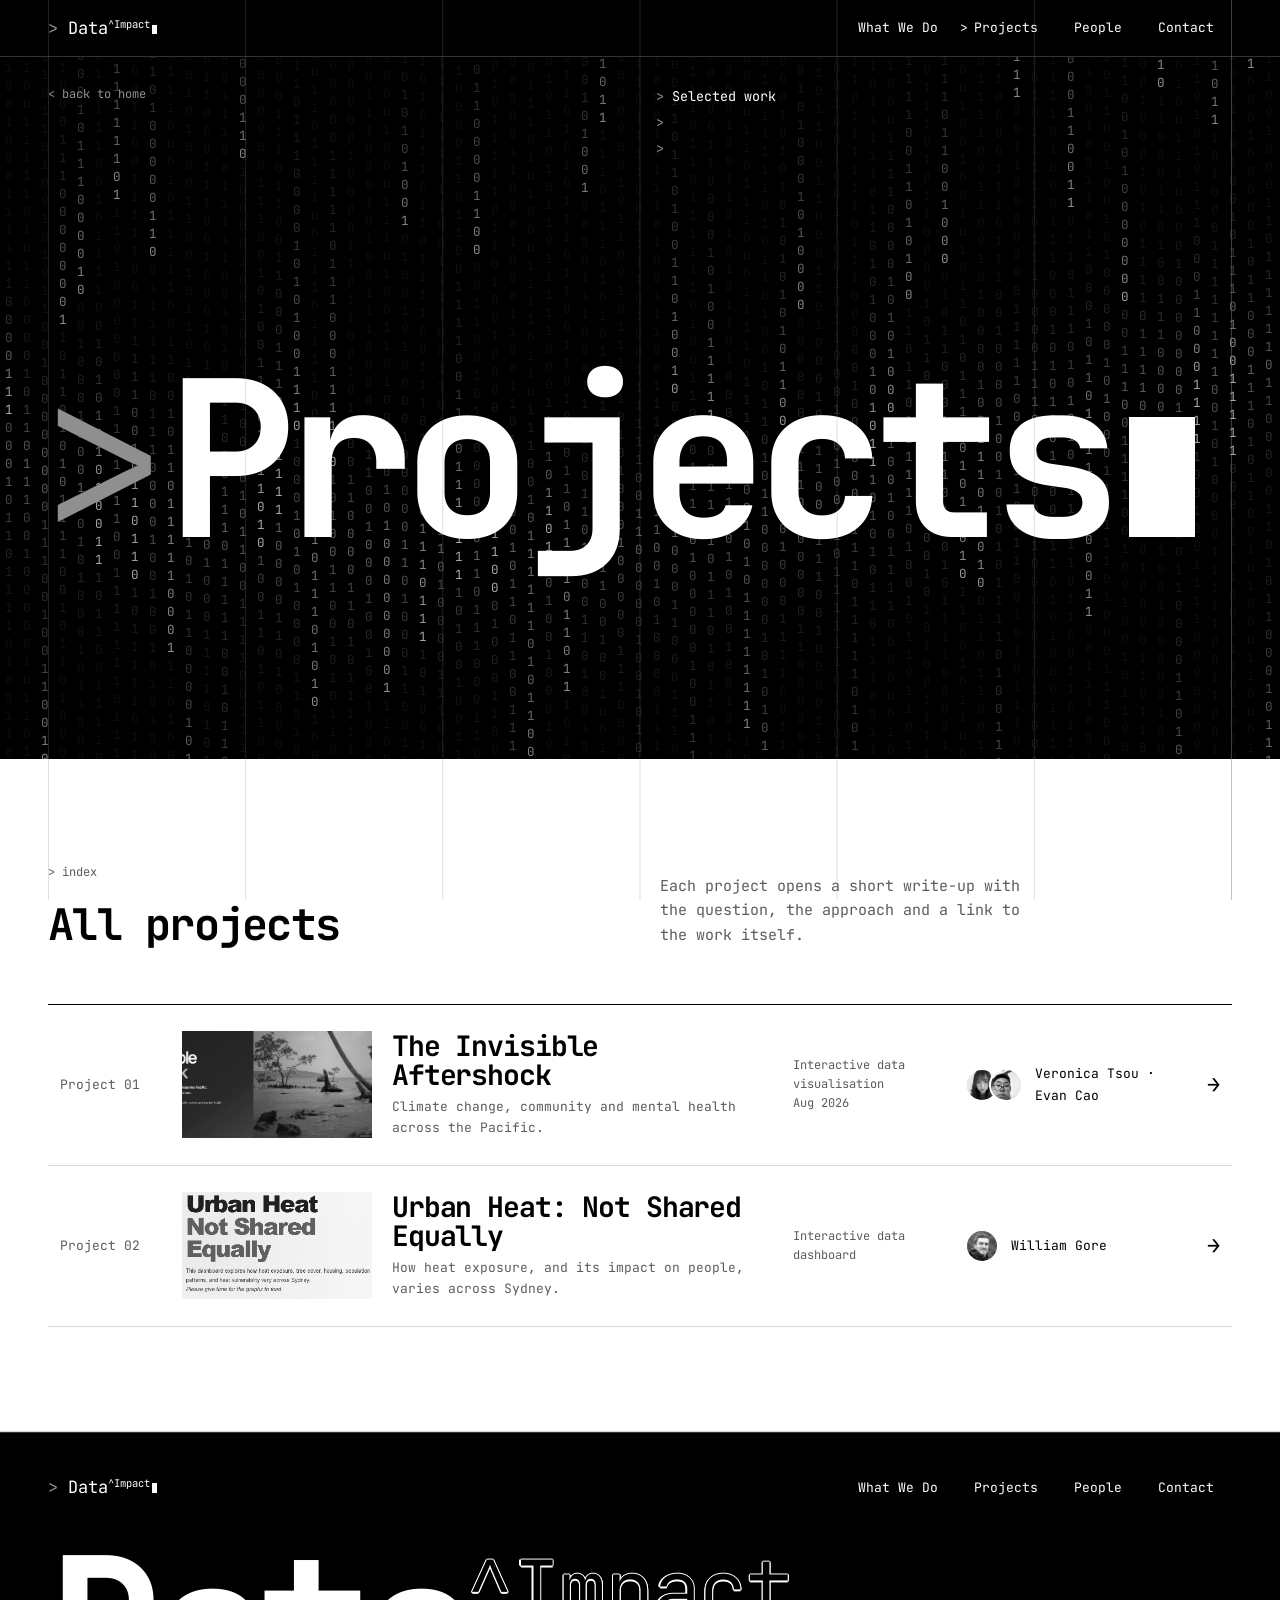
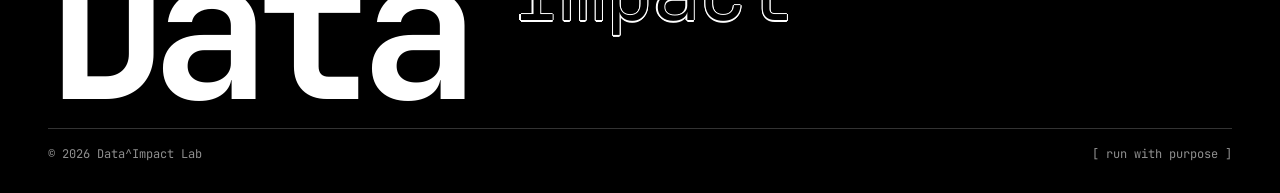
==== projects/index.html @ 8d125307 "Projects index: new Urban Heat thumbnail" ====
<!doctype html>
<html lang="en">
<head>
<meta charset="utf-8">
<meta name="viewport" content="width=device-width,initial-scale=1">
<title>Projects — Data^Impact</title>
<meta name="description" content="Selected work from the Data^Impact Lab.">
<meta name="theme-color" content="#000000">
<meta property="og:type" content="website">
<meta property="og:title" content="Projects — Data^Impact">
<meta property="og:description" content="Selected work from the Data^Impact Lab.">
<link rel="icon" type="image/svg+xml" href="data:image/svg+xml,%3Csvg xmlns='http://www.w3.org/2000/svg' viewBox='0 0 32 32'%3E%3Crect width='32' height='32' fill='%23000'/%3E%3Cpath d='M8 10L15 16L8 22' fill='none' stroke='%23fff' stroke-width='2.6'/%3E%3Crect x='18' y='19' width='6' height='3.5' fill='%23fff'/%3E%3C/svg%3E">
<link rel="preconnect" href="https://fonts.googleapis.com">
<link rel="preconnect" href="https://fonts.gstatic.com" crossorigin>
<link href="https://fonts.googleapis.com/css2?family=JetBrains+Mono:wght@300;400;700&display=swap" rel="stylesheet">
<script>document.documentElement.classList.add('js')</script>
<link rel="stylesheet" href="/assets/site.css?v=4">
</head>
<body>
<a class="skip-link" href="#main">Skip to content</a>
<div class="grid-lines" aria-hidden="true"></div>

<header>
  <div class="wrap nav">
    <a href="/" class="brand" aria-label="Data Impact home"><span class="prompt">&gt;</span> Data<sup>^Impact</sup><span class="cursor"></span></a>
    <button class="mobile-toggle" aria-expanded="false" aria-controls="navigation">Menu</button>
    <nav id="navigation" aria-label="Main navigation">
      <a href="/#what-we-do">What We Do</a>
      <a href="/projects/" aria-current="page">Projects</a>
      <a href="/#people">People</a>
      <a href="/#contact">Contact</a>
    </nav>
  </div>
</header>

<main id="main">
  <div class="hero hero-page" id="home">
    <canvas id="data-field" aria-hidden="true"></canvas>
    <div class="wrap hero-top">
      <p class="label"><a href="/">&lt; back to home</a></p>
      <ul class="term-lines" aria-label="Selected work from the Data^Impact Lab.">
        <li data-type>Selected work from the Data^Impact Lab.</li>
        <li data-type>Question. Approach. Impact.</li>
        <li data-type>02 projects published.</li>
      </ul>
    </div>
    <h1 class="wrap wordmark" aria-label="Projects">
      <span class="wm-data" aria-hidden="true" data-decode><span class="prompt">&gt;</span>Projects<span class="cursor blink"></span></span>
    </h1>
  </div>

  <div class="light">
  <section class="plist-section">
    <div class="wrap">
      <div class="head" data-reveal>
        <div class="head-title"><p class="label">index</p>
        <h2>All projects</h2></div>
        <p>Each project opens a short write-up with the question, the approach and a link to the work itself.</p>
      </div>
      <ol class="plist" data-reveal>
        <li>
          <a class="plist-row" href="/projects/invisible-aftershock/">
            <span class="plist-no">01</span>
            <span class="plist-thumb" aria-hidden="true"><img src="/assets/projects/invisible-aftershock.webp" alt="" width="1459" height="554" loading="lazy"></span>
            <span class="plist-main"><span class="plist-title">The Invisible Aftershock</span><span class="plist-lead">Climate change, community and mental health across the Pacific.</span></span>
            <span class="plist-type">Interactive data visualisation<br>Aug 2026</span>
            <span class="authors"><span class="avatars-stack" aria-hidden="true"><span class="avatar" title="Veronica Tsou"><img src="/assets/people/veronica.webp" alt="" width="360" height="360"></span><span class="avatar" title="Evan Cao"><img src="/assets/people/evan.webp" alt="" width="360" height="360"></span></span><span class="author-names">Veronica Tsou · Evan Cao</span></span>
            <span class="plist-arrow" aria-hidden="true">→</span>
          </a>
        </li>
        <li>
          <a class="plist-row" href="/projects/urban-heat/">
            <span class="plist-no">02</span>
            <span class="plist-thumb" aria-hidden="true"><img src="/assets/projects/urban-heat-v2.webp" alt="" width="729" height="437" loading="lazy"></span>
            <span class="plist-main"><span class="plist-title">Urban Heat: Not Shared Equally</span><span class="plist-lead">How heat exposure, and its impact on people, varies across Sydney.</span></span>
            <span class="plist-type">Interactive data dashboard</span>
            <span class="authors"><span class="avatars-stack" aria-hidden="true"><span class="avatar" title="William Gore"><img src="/assets/people/william.webp" alt="" width="360" height="360"></span></span><span class="author-names">William Gore</span></span>
            <span class="plist-arrow" aria-hidden="true">→</span>
          </a>
        </li>
      </ol>
    </div>
  </section>
  </div>
</main>

<footer>
  <div class="wrap">
    <div class="footer-row">
      <a class="brand" href="/" aria-label="Data Impact home"><span class="prompt">&gt;</span> Data<sup>^Impact</sup><span class="cursor"></span></a>
      <nav aria-label="Footer navigation">
      <a href="/#what-we-do">What We Do</a>
      <a href="/projects/">Projects</a>
      <a href="/#people">People</a>
      <a href="/#contact">Contact</a>
      </nav>
    </div>
    <p class="footer-mark" aria-hidden="true">Data<sup class="outline">^Impact</sup></p>
    <div class="footer-bottom">
      <p>© 2026 Data^Impact Lab</p>
      <p>[ run with purpose ]</p>
    </div>
  </div>
</footer>

<script src="/assets/site.js?v=4"></script>
</body>
</html>
---- assets/site.css ----
/* Data^Impact — black page, oversized monospace, an exposed six-column grid.
   The logo's terminal grammar (>, ^, [ ], block cursor) is the whole visual language. */
:root {
  --bg: #000;
  --ink: #fff;
  --muted: #8f8f8f;          /* 6.6:1 on black */
  --line: rgba(255, 255, 255, .2);
  --paper: #fff;             /* inverted panels */
  --paper-ink: #000;
  --mono: 'JetBrains Mono', 'IBM Plex Mono', ui-monospace, Menlo, Consolas, monospace;
  --gutter: 48px;
  --ease: cubic-bezier(.2, .7, .2, 1);
}
*, *::before, *::after { box-sizing: border-box; }
html { scroll-behavior: smooth; scroll-padding-top: 56px; background: var(--bg); }
body {
  margin: 0; color: var(--ink); background: var(--bg);
  font: 400 15px/1.65 var(--mono);
  -webkit-font-smoothing: antialiased; -moz-osx-font-smoothing: grayscale;
}
a { color: inherit; text-decoration: none; }
a:focus-visible, button:focus-visible { outline: 2px solid currentColor; outline-offset: 3px; }
p, h1, h2, h3, ul { margin: 0; }
h1, h2, h3 { font-weight: 400; }
ul { padding: 0; list-style: none; }
.wrap { width: calc(100% - var(--gutter) * 2); margin: 0 auto; }
.visually-hidden { position: absolute; width: 1px; height: 1px; overflow: hidden; clip: rect(0 0 0 0); white-space: nowrap; }
.skip-link { position: absolute; left: -9999px; top: 10px; z-index: 50; padding: 8px 14px; background: var(--ink); color: var(--bg); }
.skip-link:focus { left: 12px; }

/* The exposed grid: six columns, drawn over everything with difference blending
   so the lines read on black and on the white inverted panels alike */
.grid-lines {
  position: fixed; inset: 0 var(--gutter); z-index: 40; pointer-events: none;
  background: linear-gradient(to right, rgba(255,255,255,.13) 1px, transparent 1px) 0 0 / calc(100% / 6) 100%;
  border-right: 1px solid rgba(255,255,255,.13);
  mix-blend-mode: difference;
}

/* Outlined type: drawn with a ring of white shadows around a black fill. -webkit-text-stroke traces
   every contour of the variable font, so overlapping contours left gaps (open letter bottoms on Windows). */
/* A tiny static subset of JetBrains Mono Light (only ^Impact) with overlapping contours merged,
   so the outline has no seams where strokes meet on Windows */
@font-face { font-family: 'DI Outline'; font-weight: 300; font-style: normal; font-display: block;
  src: url([data-uri]) format('woff2'); }
.outline {
  font-family: 'DI Outline', var(--mono);
  color: var(--bg);
  text-shadow:
    1.2px 0 var(--ink), -1.2px 0 var(--ink), 0 1.2px var(--ink), 0 -1.2px var(--ink),
    .85px .85px var(--ink), -.85px .85px var(--ink), .85px -.85px var(--ink), -.85px -.85px var(--ink);
}

/* Logo pieces */
.prompt { color: var(--muted); }
.cursor { display: inline-block; width: .5ch; height: .55em; background: currentColor; vertical-align: baseline; margin-left: .15ch; }
@keyframes blink { 50% { opacity: 0; } }
.blink { animation: blink 1.1s steps(1) infinite; }
.brand { font-size: 17px; white-space: nowrap; }
.brand sup { font-size: .62em; vertical-align: .55em; line-height: 0; }

/* Header */
header {
  position: sticky; top: 0; z-index: 30;
  background: rgba(0, 0, 0, .86); backdrop-filter: blur(10px); -webkit-backdrop-filter: blur(10px);
  border-bottom: 1px solid var(--line);
}
.nav { display: flex; align-items: center; justify-content: space-between; height: 56px; }
nav { display: flex; gap: 0; font-size: 13px; }
nav a { position: relative; padding: 4px 18px; }
nav a::before { content: '>'; position: absolute; left: 4px; opacity: 0; transition: opacity .15s; }
nav a:hover::before, nav a:focus-visible::before { opacity: 1; }
.mobile-toggle { display: none; height: 36px; padding: 0 12px; background: none; color: var(--ink); border: 1px solid var(--ink); font: 13px var(--mono); cursor: pointer; }

/* Brackets for every command */
.button { display: inline-flex; align-items: center; height: 48px; padding: 0 16px; font-size: 14px; border: 1px solid var(--ink); transition: background .15s, color .15s; }
.button::before { content: '[\00a0'; }
.button::after { content: '\00a0]'; }
.button.solid, .button:hover { background: var(--ink); color: var(--bg); }
.button.solid:hover { background: transparent; color: var(--ink); }

/* HERO — the wordmark is the layout */
.hero { position: relative; overflow: hidden; isolation: isolate; min-height: calc(100svh - 56px); display: flex; flex-direction: column; }
.hero canvas { position: absolute; inset: 0; z-index: -1; width: 100%; height: 100%; }
.hero-top, .hero-base { display: grid; grid-template-columns: repeat(6, 1fr); }
.hero-top { padding-top: 28px; }
.hero-top .label { grid-column: 1 / 3; font-size: 12px; color: var(--muted); padding-right: 16px; }
.term-lines { grid-column: 4 / 7; display: grid; gap: 4px; font-size: clamp(13px, 1.05vw, 16px); padding-left: 16px; }
.term-lines li { min-height: 1.65em; padding-left: 2ch; text-indent: -2ch; }
.term-lines li::before { content: '> '; color: var(--muted); }
.wordmark { flex: 1; display: flex; flex-direction: column; justify-content: center; padding: 3vh 0; line-height: .82; white-space: nowrap; }
.wm-data { font-weight: 700; font-size: min(25vw, 40svh); letter-spacing: -.06em; margin-left: -.04em; }
.wm-data .prompt { font-weight: 300; letter-spacing: -.1em; margin-right: .08em; }
.wm-impact {
  align-self: flex-end; margin-top: -.08em;
  font-weight: 300; font-size: min(13.6vw, 22svh); letter-spacing: -.04em;
}
.wm-impact .caret { color: var(--ink); text-shadow: none; }
.wm-impact .cursor { background: var(--ink); width: .45ch; height: .62em; }
.hero-base { border-top: 1px solid var(--ink); padding: 18px 0 28px; align-items: start; background: var(--bg); box-shadow: 0 0 0 var(--gutter) var(--bg); clip-path: inset(0 calc(var(--gutter) * -1) -100vh); }
.hero-base .lab { grid-column: 1 / 3; font-size: 14px; }
.hero-base .intro { grid-column: 3 / 5; color: var(--muted); font-size: 13px; padding: 0 16px; max-width: 46ch; }
.hero-base .actions { grid-column: 5 / 7; display: flex; flex-wrap: wrap; gap: 10px; justify-content: flex-end; }
.hero-base .tag { display: block; color: var(--muted); font-size: 12px; margin-top: 6px; }

/* Capability row: four equal columns on the grid */
.capabilities ul { display: grid; grid-template-columns: repeat(4, 1fr); }
.capabilities li { padding: 28px 20px 30px; border-right: 1px solid var(--line); }
.capabilities li:last-child { border-right: 0; }
.capabilities strong { display: block; font-size: 16px; font-weight: 700; }
.capabilities strong::before { content: '> '; font-weight: 400; color: var(--muted); }
.capabilities span { font-size: 13px; color: var(--muted); padding-left: 2ch; }
.capabilities { border-bottom: 1px solid var(--line); }

/* Sections: one consistent header pattern — title left, summary right */
section { padding: 104px 0; border-bottom: 1px solid var(--line); }
.head { display: grid; grid-template-columns: repeat(6, 1fr); column-gap: 0; align-items: end; margin-bottom: 56px; }
.head-title { grid-column: 1 / 4; padding-right: 32px; }
.head .label { font-size: 12px; color: var(--muted); margin-bottom: 18px; }
.head .label::before { content: '> '; }
.head h2 { font-size: clamp(32px, 3.4vw, 52px); line-height: 1.08; letter-spacing: -.04em; font-weight: 700; }
.head > p { grid-column: 4 / 7; color: var(--muted); max-width: 46ch; padding-left: 20px; }

/* What we do: four cells that invert on hover */
.services { display: grid; grid-template-columns: repeat(4, 1fr); border-top: 1px solid var(--ink); border-bottom: 1px solid var(--line); }
.service { display: flex; flex-direction: column; min-height: 320px; padding: 28px 20px 32px; border-right: 1px solid var(--line); transition: background .2s, color .2s; }
.service:last-child { border-right: 0; }
.service:hover { background: var(--paper); color: var(--paper-ink); }
.service:hover p { color: inherit; opacity: .7; }
.service svg { width: 56px; height: 56px; fill: none; stroke: currentColor; stroke-width: 1; stroke-linecap: square; margin-bottom: auto; }
.service h3 { font-size: 19px; line-height: 1.25; letter-spacing: -.02em; font-weight: 700; margin: 40px 0 10px; }
.service p { color: var(--muted); font-size: 13px; }

/* How we work: four steps along a single rule, numbered because they are a sequence */
.steps { display: grid; grid-template-columns: repeat(4, 1fr); margin: 0; padding: 0; list-style: none; border-top: 1px solid var(--ink); counter-reset: none; }
.steps li { position: relative; padding: 28px 20px 8px; border-right: 1px solid var(--line); }
.steps li:last-child { border-right: 0; }
.steps li::before { content: ''; position: absolute; top: -5px; left: 20px; width: 9px; height: 9px; background: var(--ink); }
.steps .n { display: block; font-size: 12px; color: var(--muted); margin-bottom: 36px; }
.steps h3 { font-size: clamp(28px, 2.6vw, 40px); font-weight: 700; letter-spacing: -.04em; line-height: 1; margin-bottom: 14px; }
.steps li:last-child h3::before { content: '^'; font-weight: 300; }
.steps p { color: var(--muted); font-size: 13px; max-width: 32ch; }

/* Projects: an inverted white sheet with a black terminal inset */
/* Projects: numbered entries like a portfolio index — title bar, cover, then text beside a fact sheet.
   Each entry links to the live work. */
.projects { display: grid; gap: 72px; }
.project { border-top: 1px solid var(--ink); }
.project-head { display: grid; grid-template-columns: 1fr 5fr auto; align-items: center; gap: 0 20px; padding: 22px 0; }
.project-no { font-size: 14px; color: var(--muted); }
.project-no::before { content: 'Project '; }
.project-head h3 { font-size: clamp(30px, 3.6vw, 56px); line-height: 1; letter-spacing: -.05em; font-weight: 700; }
.project-head h3 a:hover { text-decoration: underline; text-decoration-thickness: 2px; text-underline-offset: 6px; }
.project-cover { position: relative; display: block; overflow: hidden; background: #000; aspect-ratio: 21 / 9; }
.project-cover svg, .project-cover img { position: absolute; inset: 41px 0 0 0; width: 100%; height: calc(100% - 41px); object-fit: cover; display: block; transition: transform .6s var(--ease); }
.project-cover:hover svg, .project-cover:hover img { transform: scale(1.03); }
.project-path { position: absolute; z-index: 1; top: 0; left: 0; right: 0; padding: 11px 16px; font-size: 12px; color: #8f8f8f; background: #000; border-bottom: 1px solid rgba(255, 255, 255, .2); white-space: nowrap; overflow: hidden; text-overflow: ellipsis; }
.project-path::before { content: '\25CF\00a0\25CF\00a0\25CF\00a0\00a0\00a0'; color: #444; }
.project-body { display: grid; grid-template-columns: repeat(6, 1fr); padding-top: 32px; }
.project-text { grid-column: 1 / 4; padding-right: 40px; color: var(--muted); font-size: 14px; }
.project-text p + p { margin-top: 14px; }
.project-lead { color: var(--ink); font-size: clamp(18px, 1.5vw, 22px); line-height: 1.35; letter-spacing: -.02em; font-weight: 700; }
.project-note { font-size: 12px; padding-top: 14px; border-top: 1px solid var(--line); }
.project-facts { grid-column: 4 / 7; margin: 0; padding-left: 20px; font-size: 13px; }
.project-facts div { display: grid; grid-template-columns: 110px 1fr; gap: 16px; padding: 10px 0; border-bottom: 1px solid var(--line); }
.project-facts div:first-child { border-top: 1px solid var(--line); }
.project-facts dt { color: var(--muted); }
.project-facts dd { margin: 0; }

/* People */
.people-body { display: grid; grid-template-columns: repeat(2, 1fr); border-top: 1px solid var(--ink); border-bottom: 1px solid var(--line); }
.people-card { padding: 28px 20px 32px; min-height: 240px; display: flex; flex-direction: column; }
.people-card + .people-card { border-left: 1px solid var(--line); }
.people-card h3 { font-size: 19px; font-weight: 700; letter-spacing: -.02em; line-height: 1.25; margin-bottom: 10px; }
.people-card p { color: var(--muted); max-width: 46ch; font-size: 13px; }
.avatars { display: flex; gap: 8px; margin-top: auto; padding-top: 28px; }
.avatars span { width: 52px; height: 52px; border: 1px dashed var(--muted); display: grid; place-items: center; color: var(--muted); font-size: 18px; }
.avatars span::before { content: '?'; }

/* Team: circular greyscale portraits on the grid */
.team { display: grid; grid-template-columns: repeat(3, 1fr); border-top: 1px solid var(--ink); }
.member { padding: 40px 20px 36px; text-align: center; border-bottom: 1px solid var(--line); border-right: 1px solid var(--line); }
.member:nth-child(3n) { border-right: 0; }
/* Portraits sit above the page grid lines (z-index over .grid-lines) */
.member-photo { position: relative; z-index: 41; display: block; width: min(180px, 70%); aspect-ratio: 1; margin: 0 auto 24px; border-radius: 50%; overflow: hidden; background: var(--bg); color: #fff; }
.member-photo img { display: block; width: 100%; height: 100%; object-fit: cover; filter: grayscale(1); transition: transform .4s var(--ease); }
.member-site { position: absolute; inset: 0; display: grid; place-content: center; gap: 4px; padding: 16px; background: rgba(0, 0, 0, .62); font-size: 12px; line-height: 1.3; text-align: center; opacity: 0; transition: opacity .2s; word-break: break-all; }
.member-site b { font-weight: 700; font-size: 13px; }
a.member-photo:hover .member-site, a.member-photo:focus-visible .member-site { opacity: 1; }
a.member-photo:hover img, a.member-photo:focus-visible img { transform: scale(1.06); }
a.member-photo:focus-visible { outline: 2px solid var(--ink); outline-offset: 4px; }
.member-name a:hover { text-decoration: underline; text-underline-offset: 3px; }
.member-url { display: none; margin-top: 4px; font-size: 12px; color: var(--muted); }
@media (hover: none) { .member-url { display: block; } }
.member-role { margin-top: 6px; font-size: 13px; color: var(--muted); }

/* Contact */
.contact { border-bottom: 0; }
.contact h2 .cursor { width: .5ch; height: .72em; }
.contact-note { grid-column: 4 / 7; margin: 28px 0 0 20px; padding-top: 18px; border-top: 1px solid var(--ink); }
.contact-note strong { display: block; font-weight: 700; }
.contact-note small { color: var(--muted); font-size: 12px; }

/* Footer: the wordmark once more, edge to edge */
footer { padding: 40px 0 28px; }
.footer-row { display: grid; grid-template-columns: repeat(6, 1fr); font-size: 13px; }
.footer-row nav { grid-column: 3 / 7; justify-content: flex-end; }
.footer-mark { margin: 48px 0 20px; font-weight: 700; font-size: 15.4vw; line-height: .8; letter-spacing: -.07em; white-space: nowrap; }
.footer-mark sup { font-size: .42em; font-weight: 300; vertical-align: .95em; line-height: 0; letter-spacing: -.04em; }
.footer-bottom { display: flex; justify-content: space-between; gap: 16px; padding-top: 16px; border-top: 1px solid var(--line); color: var(--muted); font-size: 12px; }

/* Everything below the hero sits on white; tokens flip so components invert with it */
.light {
  --bg: #fff; --ink: #000; --muted: #5c5c5c; --line: rgba(0, 0, 0, .16);
  --paper: #000; --paper-ink: #fff;
  background: var(--bg); color: var(--ink);
}
footer { border-top: 1px solid rgba(255, 255, 255, .2); }

/* Header turns white once the black hero has scrolled away */
header { transition: background .25s, color .25s, border-color .25s; }
header.on-light { background: rgba(255, 255, 255, .9); color: #000; border-bottom-color: rgba(0, 0, 0, .16); }
header.on-light .prompt { color: #5c5c5c; }
header.on-light .mobile-toggle { color: #000; border-color: #000; }
@media (max-width: 760px) { header.on-light nav { background: #fff; border-bottom-color: rgba(0, 0, 0, .16); } header.on-light nav a { border-bottom-color: rgba(0, 0, 0, .16); } }

/* Reveal */
.js [data-reveal] { opacity: 0; transform: translateY(24px); transition: opacity .8s var(--ease), transform .8s var(--ease); }
.js [data-reveal].in { opacity: 1; transform: none; }

@media (max-width: 1080px) {
  .team { grid-template-columns: repeat(2, 1fr); }
  .member:nth-child(3n) { border-right: 1px solid var(--line); }
  .member:nth-child(2n) { border-right: 0; }
  .steps { grid-template-columns: repeat(2, 1fr); }
  .steps li:nth-child(2) { border-right: 0; }
  .steps li { padding-bottom: 32px; }
  .services { grid-template-columns: repeat(2, 1fr); }
  .service:nth-child(2) { border-right: 0; }
  .service:nth-child(-n+2) { border-bottom: 1px solid var(--line); }
  .project-cover { aspect-ratio: 16 / 9; }
}
@media (max-width: 760px) {
  :root { --gutter: 20px; }
  .grid-lines { background-size: calc(100% / 3) 100%; }
  .nav { position: relative; }
  .mobile-toggle { display: block; }
  header nav { display: none; position: absolute; top: 56px; left: -20px; right: -20px; flex-direction: column; padding: 8px 20px 20px; background: #000; border-bottom: 1px solid var(--line); font-size: 22px; }
  header nav.open { display: flex; }
  header nav a { padding: 12px 0; border-bottom: 1px solid var(--line); }
  header nav a::before { display: none; }
  .hero-top, .hero-base, .head, .footer-row { grid-template-columns: 1fr; }
  .hero-top .label { display: none; }
  .term-lines, .hero-base .intro, .head p { grid-column: auto; padding-left: 0; }
  .hero-base { row-gap: 18px; }
  .hero-base .lab, .hero-base .intro, .hero-base .actions { grid-column: auto; padding: 0; }
  .hero-base .actions { justify-content: stretch; }
  .hero-base .actions .button { flex: 1 1 100%; justify-content: center; }
  .wm-data { font-size: 27vw; }
  .wm-impact { font-size: 15vw; }
  .head-title, .head > p, .head .label, .head h2 { grid-column: auto; padding: 0; }
  .head { row-gap: 18px; }
  .capabilities ul { grid-template-columns: 1fr 1fr; }
  .capabilities li { padding: 20px 12px 20px 0; border-right: 0; border-bottom: 1px solid var(--line); }
  .contact-note { margin-left: 0; }
  section { padding: 80px 0; }
  .head { margin-bottom: 44px; }
  .services, .people-body, .steps, .team { grid-template-columns: 1fr; }
  .member { border-right: 0 !important; padding: 32px 0; }
  .member-photo { width: 150px; margin-bottom: 18px; }
  .steps li { border-right: 0; border-bottom: 1px solid var(--line); padding: 24px 0 24px 0; }
  .steps li::before { left: 0; }
  .steps .n { margin-bottom: 12px; }
  .service { min-height: 0; border-right: 0; border-bottom: 1px solid var(--line); }
  .service h3 { margin-top: 28px; }
  .people-card + .people-card { border-left: 0; border-top: 1px solid var(--line); }
  .project-head { grid-template-columns: 1fr; gap: 10px; }
  .project-open { justify-content: center; }
  .project-cover { aspect-ratio: 4 / 3; }
  .project-body { grid-template-columns: 1fr; row-gap: 28px; }
  .project-text, .project-facts { grid-column: auto; padding: 0; }
  .project-facts div { grid-template-columns: 96px 1fr; }
  .contact-note { grid-column: auto; padding-left: 0; }
  .footer-row nav { display: flex; flex-wrap: wrap; justify-content: flex-start; margin-top: 16px; }
  .footer-row nav a { padding: 4px 14px 4px 0; }
  .footer-row nav a::before { display: none; }
  .footer-bottom { flex-direction: column; gap: 4px; }
}
@media (prefers-reduced-motion: reduce) {
  html { scroll-behavior: auto; }
  *, *::before, *::after { transition: none !important; }
  .blink { animation: none; }
  .js [data-reveal] { opacity: 1; transform: none; }
}

/* ===== Multi-page additions ===== */
/* Team: four across on wide screens */
@media (min-width: 1081px) { .team { grid-template-columns: repeat(4, 1fr); } .member:nth-child(3n) { border-right: 1px solid var(--line); } .member:nth-child(4n) { border-right: 0; } }
/* In-app browsers such as WeChat enlarge text with their own font-size setting; keep our sizes */
html, body { -webkit-text-size-adjust: 100% !important; text-size-adjust: 100% !important; }  /* body too: WeChat sets it inline on body */
nav a[aria-current="page"]::before { opacity: 1; }
/* Avatars: circular greyscale portraits, initials when there is no photo */
.authors { display: inline-flex; align-items: center; gap: 12px; }
.avatars-stack { display: inline-flex; }
.avatar { width: 34px; height: 34px; border-radius: 50%; overflow: hidden; display: inline-grid; place-items: center; background: #d9d9d9; color: #000; font-size: 14px; font-weight: 700; border: 2px solid var(--bg); flex: none; position: relative; z-index: 41; }
.avatar + .avatar { margin-left: -10px; }
.avatar img { width: 100%; height: 100%; object-fit: cover; filter: grayscale(1); }
.avatar-lg { width: 48px; height: 48px; font-size: 18px; }
.author-names { font-size: 13px; }

/* Project index rows */
.plist { list-style: none; margin: 0; padding: 0; border-top: 1px solid var(--ink); }
.plist li { border-bottom: 1px solid var(--line); }
.plist-row { display: grid; grid-template-columns: .8fr 1.5fr 3fr 1.2fr 1.6fr 32px; align-items: center; gap: 20px; padding: 26px 12px; transition: background .15s, color .15s; }
.plist-no { font-size: 13px; color: var(--muted); }
.plist-no::before { content: 'Project '; }
.plist-main { display: grid; gap: 6px; }
.plist-thumb { display: block; aspect-ratio: 16 / 9; overflow: hidden; background: #000; }
.plist-thumb img { width: 100%; height: 100%; object-fit: cover; object-position: 78% center; filter: grayscale(1); transform: scale(1.06); transition: filter .4s, transform .5s var(--ease); }
.plist-row:hover .plist-thumb img { filter: none; transform: scale(1.1); }
.plist-title { font-size: clamp(22px, 2.2vw, 34px); font-weight: 700; letter-spacing: -.04em; line-height: 1.05; }
.plist-lead { font-size: 13px; color: var(--muted); }
.plist-type { font-size: 12px; color: var(--muted); line-height: 1.6; }
.plist-arrow { font-size: 22px; justify-self: end; transition: transform .2s; }
.plist-row:hover, .plist-row:focus-visible { background: var(--ink); color: var(--bg); }
.plist-row:hover .plist-no, .plist-row:hover .plist-lead, .plist-row:hover .plist-type { color: #a8a8a8; }
.plist-row:hover .avatar { border-color: var(--ink); }
.plist-row:hover .plist-arrow { transform: translateX(6px); }
.plist-more { margin-top: 28px; }

/* Shorter heroes on inner pages */
.hero-page { min-height: min(78svh, 760px); }
.hero-page .wm-data { font-size: min(17vw, 30svh); }
.hero-page .hero-top .label a:hover { color: var(--ink); text-decoration: underline; }
.hero-project { min-height: min(80svh, 780px); }
.project-title { flex: 1; display: flex; align-items: center; font-weight: 700; font-size: clamp(52px, 8.4vw, 150px); line-height: .92; letter-spacing: -.06em; padding: 4vh 0; }
.hero-project .hero-base .lab .author-names { color: var(--ink); font-size: 14px; }
.hero-project .avatar { border-color: #000; }

/* Project detail */
.project-detail { padding-top: 64px; }
.project-detail .project-cover { aspect-ratio: auto; padding-top: 41px; max-width: 960px; }  /* the cover is a 1459px screenshot: never show it wider than this, or it gets soft */
/* the screenshot has rounded-corner page background at its edges: trim ~10px all round */
.project-detail .project-cover img { position: static; width: calc(100% + 24px); max-width: none; margin: -9px -12px -10px; height: auto; filter: grayscale(1); transition: filter .5s, transform .6s var(--ease); }
.project-detail .project-cover:hover img { filter: none; transform: none; }
.project-open-row { margin-top: 24px; }
.project-facts .authors { gap: 10px; }
.project-pager { display: flex; justify-content: space-between; margin-top: 64px; padding-top: 20px; border-top: 1px solid var(--ink); font-size: 14px; }
.project-pager a:hover { text-decoration: underline; text-underline-offset: 4px; }

@media (max-width: 1080px) {
  .plist-row { grid-template-columns: .8fr 1.4fr 3fr 1.6fr 32px; }
  .plist-type { display: none; }
}
@media (max-width: 760px) {
  .plist-row { grid-template-columns: 1fr 24px; grid-template-areas: "no arrow" "thumb thumb" "main main" "auth auth"; gap: 12px; padding: 22px 0; }
  .plist-no { grid-area: no; } .plist-thumb { grid-area: thumb; } .plist-main { grid-area: main; } .authors { grid-area: auth; } .plist-arrow { grid-area: arrow; }
  .plist-row:hover { background: none; color: inherit; }
  .hero-page .wm-data { font-size: 19vw; }
  .project-title { font-size: 13vw; }
  /* phone fixes */
  .grid-lines { display: none; }                         /* column lines cut through text on a narrow screen */
  .hero-page .wm-data { font-size: 14.5vw; }               /* ">Projects" fits inside the screen */
  .plist-thumb { aspect-ratio: 1459 / 554; }               /* show the whole cover, not a cropped slice */
  .plist-thumb img { transform: none; object-position: center; }
  .capabilities ul { grid-template-columns: 1fr; }
  .capabilities li { display: flex; justify-content: space-between; align-items: baseline; gap: 16px; padding: 14px 0; }
  .capabilities span { padding-left: 0; text-align: right; }
  .service { padding: 28px 0; }
  .service:hover { background: none; color: inherit; }
  .service svg { width: 44px; height: 44px; }
  .service h3 { margin-top: 20px; }
  .footer-row nav { grid-column: auto; }
}
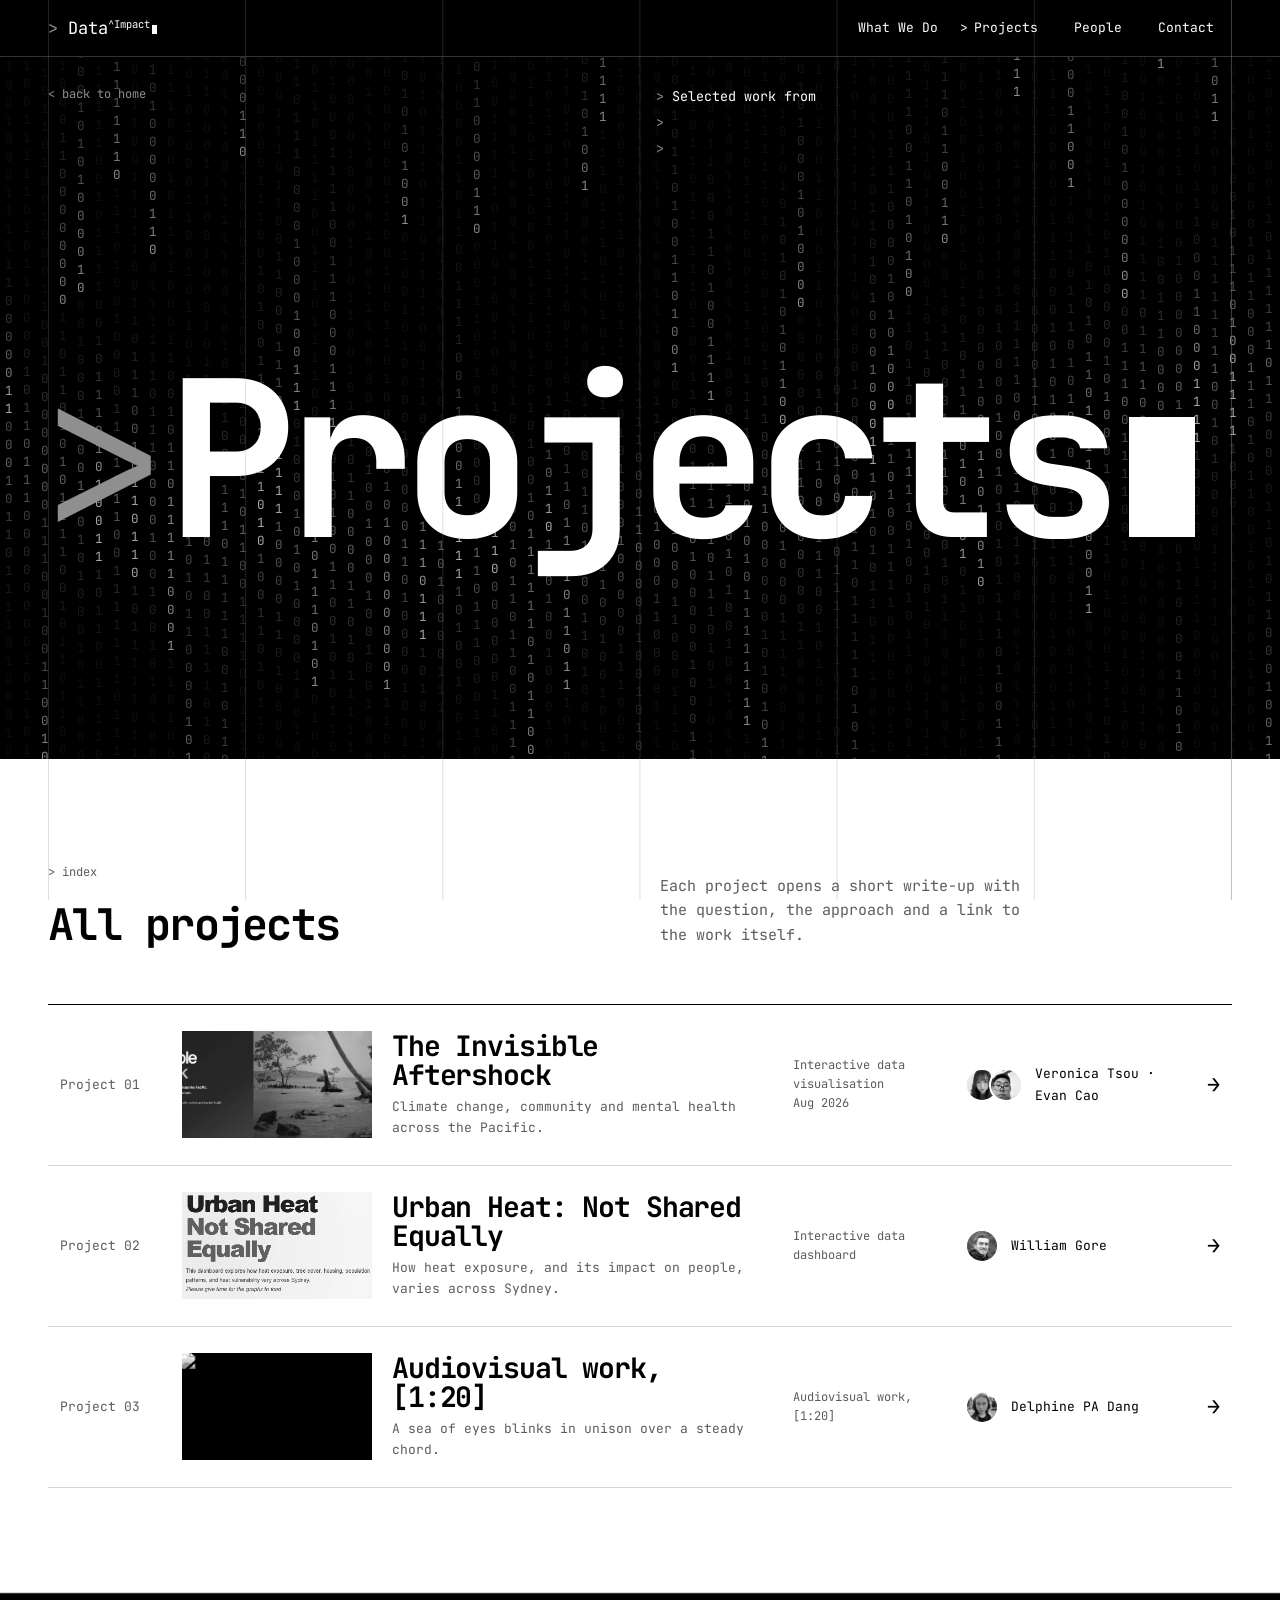
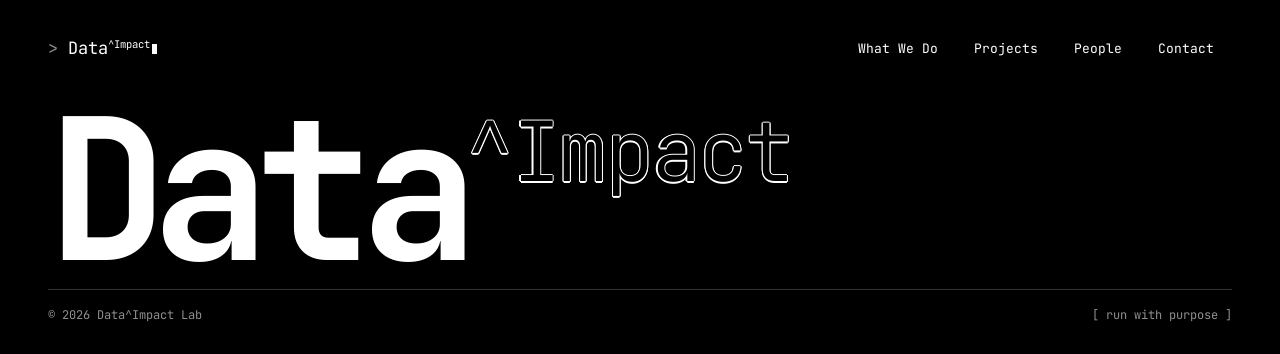
==== commit d0534a58: "Projects index: add Project 03" ====
--- a/projects/index.html
+++ b/projects/index.html
@@ -41,7 +41,7 @@
       <ul class="term-lines" aria-label="Selected work from the Data^Impact Lab.">
         <li data-type>Selected work from the Data^Impact Lab.</li>
         <li data-type>Question. Approach. Impact.</li>
-        <li data-type>02 projects published.</li>
+        <li data-type>03 projects published.</li>
       </ul>
     </div>
     <h1 class="wrap wordmark" aria-label="Projects">
@@ -78,6 +78,16 @@
             <span class="plist-arrow" aria-hidden="true">→</span>
           </a>
         </li>
+        <li>
+          <a class="plist-row" href="/projects/audiovisual-work/">
+            <span class="plist-no">03</span>
+            <span class="plist-thumb" aria-hidden="true"><img src="https://drive.google.com/thumbnail?id=1DNB8MOa-_LuUYsaLgVYBlGNMfpsvek5d&amp;sz=w1280" alt="" width="1280" height="720" loading="lazy"></span>
+            <span class="plist-main"><span class="plist-title">Audiovisual work, [1:20]</span><span class="plist-lead">A sea of eyes blinks in unison over a steady chord.</span></span>
+            <span class="plist-type">Audiovisual work, [1:20]</span>
+            <span class="authors"><span class="avatars-stack" aria-hidden="true"><span class="avatar" title="Delphine PA Dang"><img src="/assets/people/delphine.webp" alt="" width="360" height="360"></span></span><span class="author-names">Delphine PA Dang</span></span>
+            <span class="plist-arrow" aria-hidden="true">→</span>
+          </a>
+        </li>
       </ol>
     </div>
   </section>
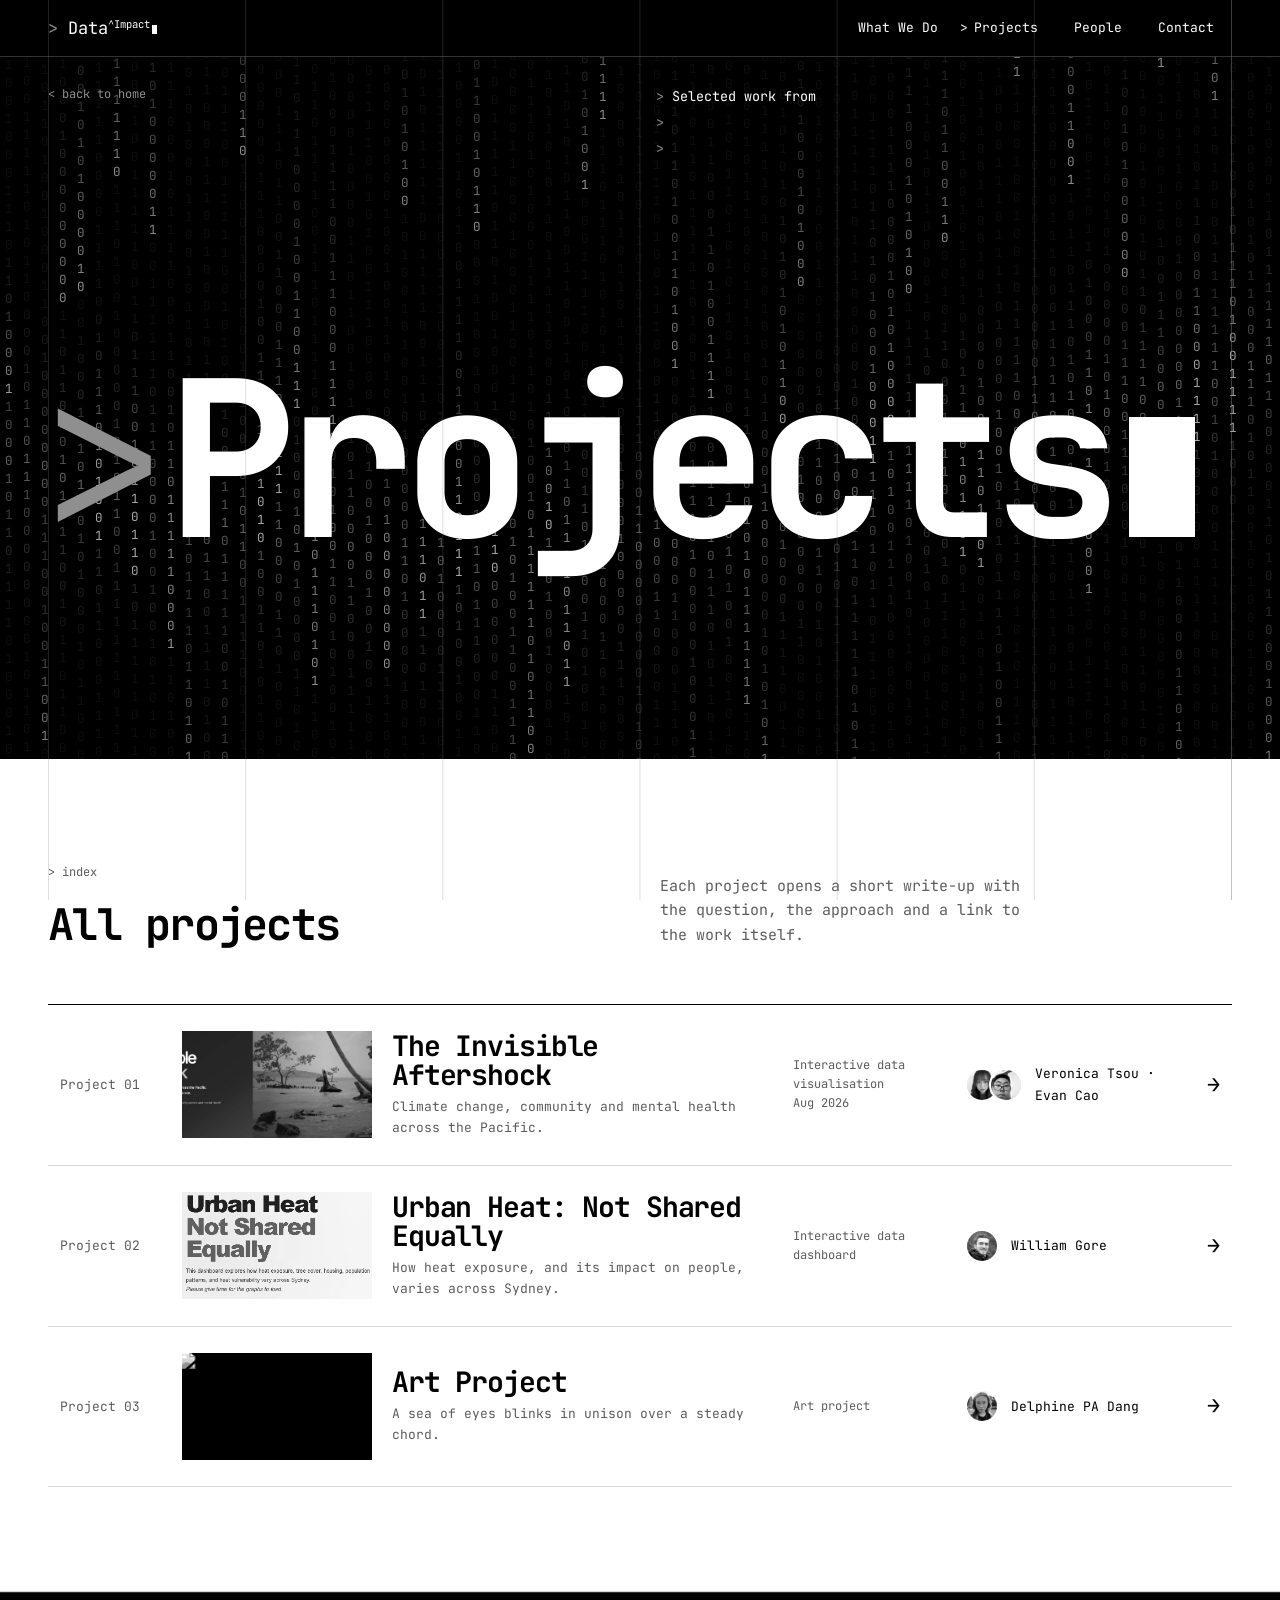
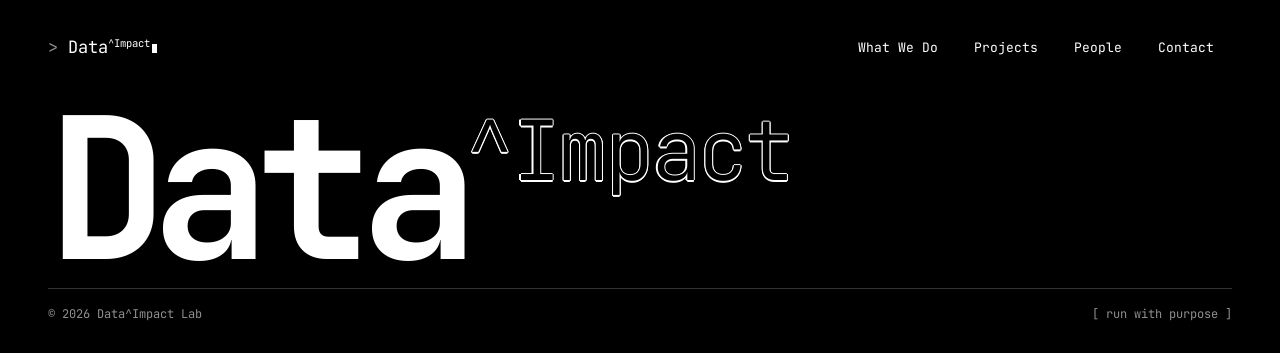
==== commit 1f250517: "Projects index: Art Project, HD thumbnail" ====
--- a/projects/index.html
+++ b/projects/index.html
@@ -14,7 +14,7 @@
 <link rel="preconnect" href="https://fonts.gstatic.com" crossorigin>
 <link href="https://fonts.googleapis.com/css2?family=JetBrains+Mono:wght@300;400;700&display=swap" rel="stylesheet">
 <script>document.documentElement.classList.add('js')</script>
-<link rel="stylesheet" href="/assets/site.css?v=4">
+<link rel="stylesheet" href="/assets/site.css?v=5">
 </head>
 <body>
 <a class="skip-link" href="#main">Skip to content</a>
@@ -61,7 +61,7 @@
         <li>
           <a class="plist-row" href="/projects/invisible-aftershock/">
             <span class="plist-no">01</span>
-            <span class="plist-thumb" aria-hidden="true"><img src="/assets/projects/invisible-aftershock.webp" alt="" width="1459" height="554" loading="lazy"></span>
+            <span class="plist-thumb" aria-hidden="true"><img src="/assets/projects/invisible-aftershock-hd.webp" alt="" width="2922" height="1111" loading="lazy"></span>
             <span class="plist-main"><span class="plist-title">The Invisible Aftershock</span><span class="plist-lead">Climate change, community and mental health across the Pacific.</span></span>
             <span class="plist-type">Interactive data visualisation<br>Aug 2026</span>
             <span class="authors"><span class="avatars-stack" aria-hidden="true"><span class="avatar" title="Veronica Tsou"><img src="/assets/people/veronica.webp" alt="" width="360" height="360"></span><span class="avatar" title="Evan Cao"><img src="/assets/people/evan.webp" alt="" width="360" height="360"></span></span><span class="author-names">Veronica Tsou · Evan Cao</span></span>
@@ -79,11 +79,11 @@
           </a>
         </li>
         <li>
-          <a class="plist-row" href="/projects/audiovisual-work/">
+          <a class="plist-row" href="/projects/art-project/">
             <span class="plist-no">03</span>
             <span class="plist-thumb" aria-hidden="true"><img src="https://drive.google.com/thumbnail?id=1DNB8MOa-_LuUYsaLgVYBlGNMfpsvek5d&amp;sz=w1280" alt="" width="1280" height="720" loading="lazy"></span>
-            <span class="plist-main"><span class="plist-title">Audiovisual work, [1:20]</span><span class="plist-lead">A sea of eyes blinks in unison over a steady chord.</span></span>
-            <span class="plist-type">Audiovisual work, [1:20]</span>
+            <span class="plist-main"><span class="plist-title">Art Project</span><span class="plist-lead">A sea of eyes blinks in unison over a steady chord.</span></span>
+            <span class="plist-type">Art project</span>
             <span class="authors"><span class="avatars-stack" aria-hidden="true"><span class="avatar" title="Delphine PA Dang"><img src="/assets/people/delphine.webp" alt="" width="360" height="360"></span></span><span class="author-names">Delphine PA Dang</span></span>
             <span class="plist-arrow" aria-hidden="true">→</span>
           </a>
@@ -113,6 +113,6 @@
   </div>
 </footer>
 
-<script src="/assets/site.js?v=4"></script>
+<script src="/assets/site.js?v=5"></script>
 </body>
 </html>
--- a/assets/site.css
+++ b/assets/site.css
@@ -348,7 +348,19 @@
 .project-pager { display: flex; justify-content: space-between; margin-top: 64px; padding-top: 20px; border-top: 1px solid var(--ink); font-size: 14px; }
 .project-pager a:hover { text-decoration: underline; text-underline-offset: 4px; }
 
+/* Project page: work + fact sheet side by side, full write-up underneath in a larger size */
+.project-top { display: grid; grid-template-columns: minmax(0, 2fr) minmax(0, 1fr); gap: 0 48px; align-items: start; }
+.project-detail .project-top .project-cover { max-width: none !important; }
+.project-top .project-facts { grid-column: auto; padding-left: 0; }
+.project-detail .project-body { display: block; padding-top: 56px; }
+.project-detail .project-text { padding-right: 0; max-width: 100ch; font-size: 17px; line-height: 1.75; color: #3d3d3d; }
+.project-detail .project-text p + p { margin-top: 18px; }
+.project-detail .project-lead { font-size: clamp(22px, 2.1vw, 32px); line-height: 1.25; color: var(--ink); margin-bottom: 24px; }
+.project-detail .project-note { font-size: 13px; margin-top: 24px; }
+
 @media (max-width: 1080px) {
+  .project-top { grid-template-columns: 1fr; }
+  .project-top .project-facts { margin-top: 32px; }
   .plist-row { grid-template-columns: .8fr 1.4fr 3fr 1.6fr 32px; }
   .plist-type { display: none; }
 }
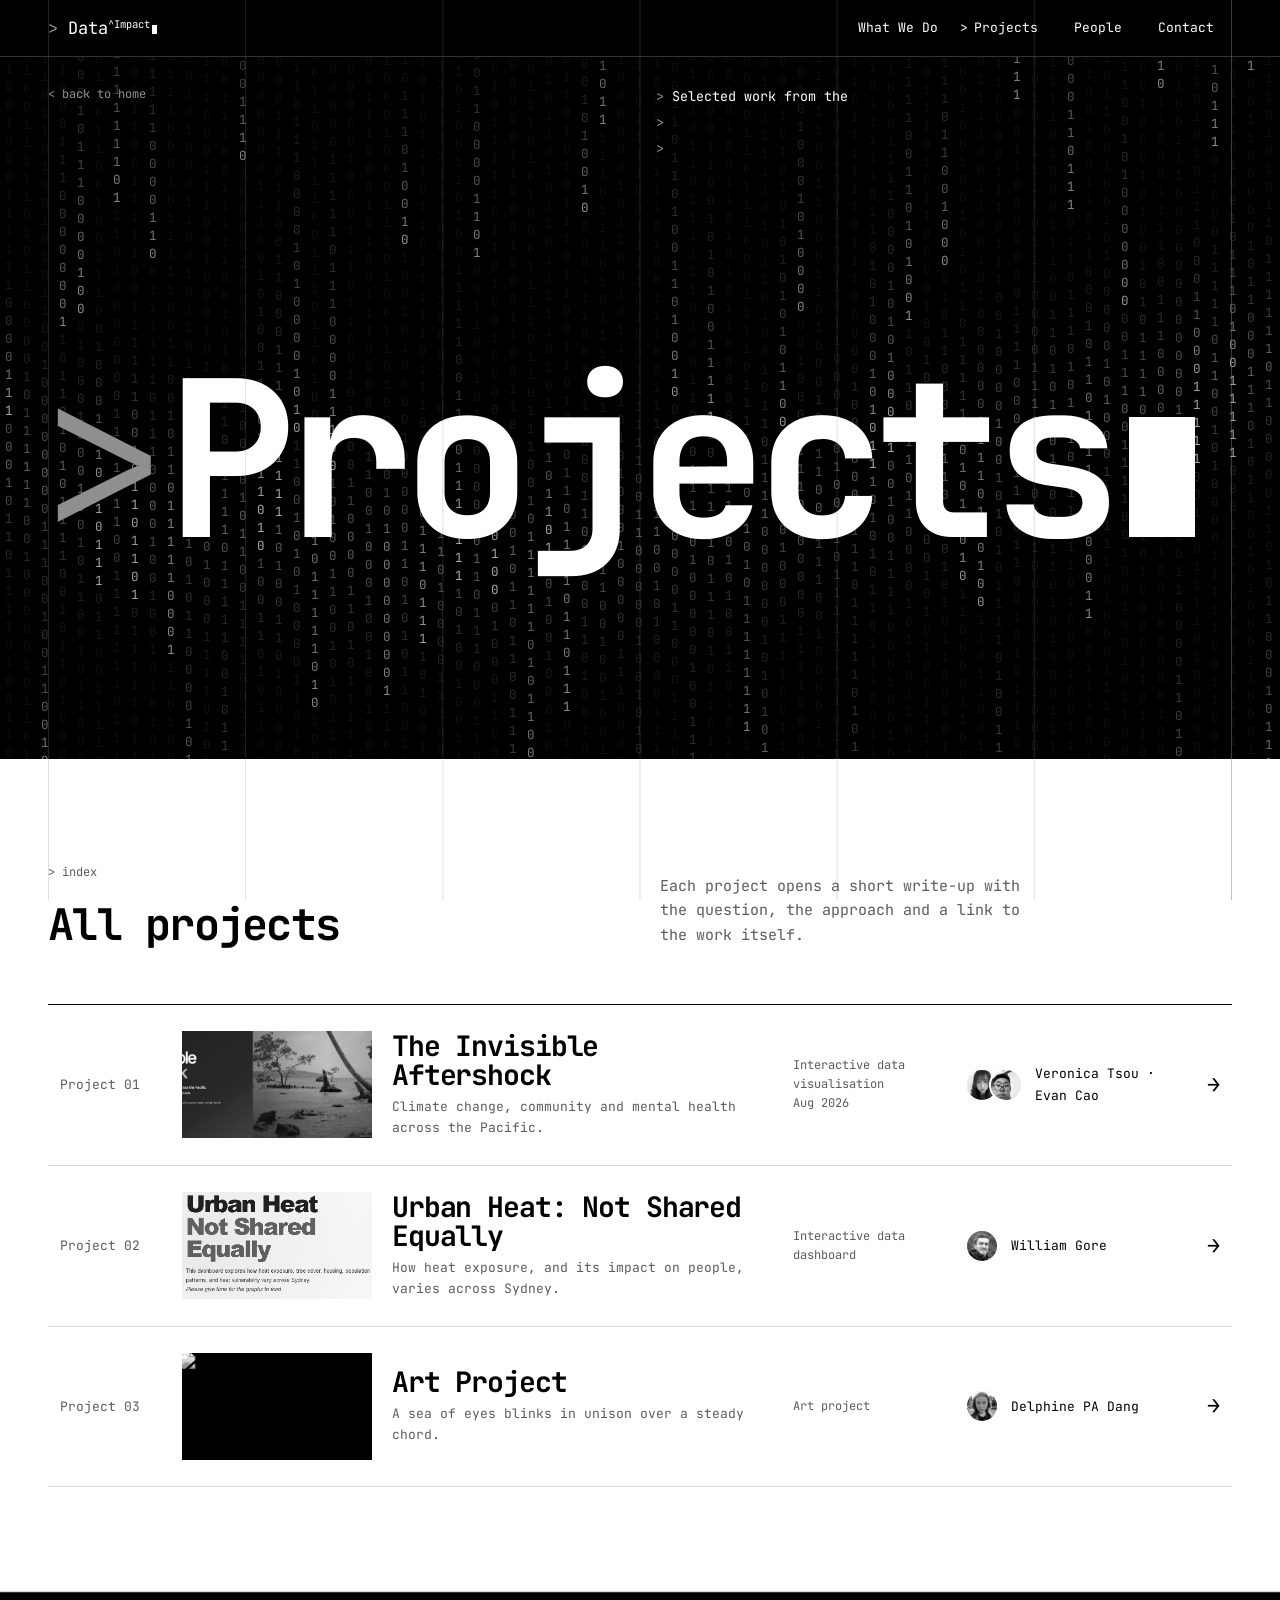
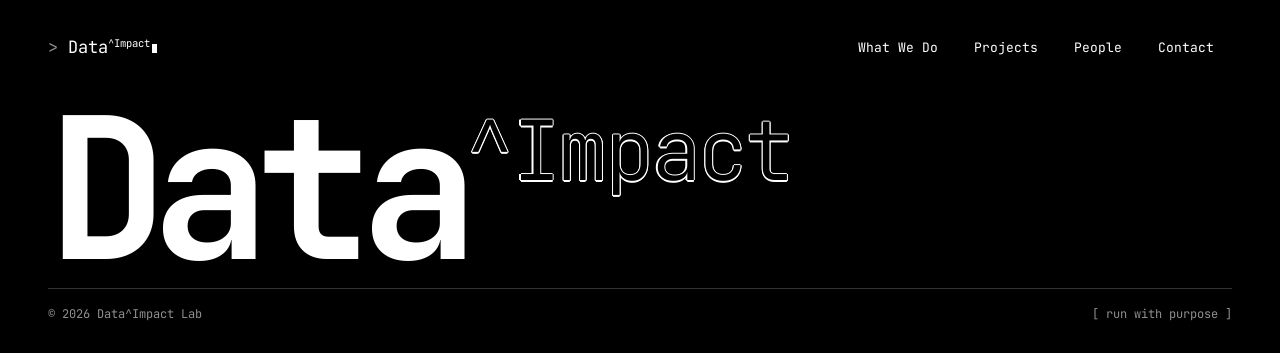
==== commit 3fb137fc: "Cache-bust assets (v=6)" ====
--- a/projects/index.html
+++ b/projects/index.html
@@ -14,7 +14,7 @@
 <link rel="preconnect" href="https://fonts.gstatic.com" crossorigin>
 <link href="https://fonts.googleapis.com/css2?family=JetBrains+Mono:wght@300;400;700&display=swap" rel="stylesheet">
 <script>document.documentElement.classList.add('js')</script>
-<link rel="stylesheet" href="/assets/site.css?v=5">
+<link rel="stylesheet" href="/assets/site.css?v=6">
 </head>
 <body>
 <a class="skip-link" href="#main">Skip to content</a>
@@ -113,6 +113,6 @@
   </div>
 </footer>
 
-<script src="/assets/site.js?v=5"></script>
+<script src="/assets/site.js?v=6"></script>
 </body>
 </html>
--- a/assets/site.css
+++ b/assets/site.css
@@ -348,6 +348,13 @@
 .project-pager { display: flex; justify-content: space-between; margin-top: 64px; padding-top: 20px; border-top: 1px solid var(--ink); font-size: 14px; }
 .project-pager a:hover { text-decoration: underline; text-underline-offset: 4px; }
 
+/* A fact sheet that only names the author: centred beside the work, larger */
+.project-top .project-facts-solo { align-self: center; }
+.project-facts-solo div { grid-template-columns: 1fr; gap: 14px; padding: 28px 0; }
+.project-facts-solo dt { font-size: 14px; }
+.project-facts-solo .authors { gap: 18px; }
+.project-facts-solo .author-names { font-size: clamp(18px, 1.6vw, 24px); font-weight: 700; letter-spacing: -.02em; }
+.avatar-xl { width: 88px; height: 88px; font-size: 28px; }
 /* Project page: work + fact sheet side by side, full write-up underneath in a larger size */
 .project-top { display: grid; grid-template-columns: minmax(0, 2fr) minmax(0, 1fr); gap: 0 48px; align-items: start; }
 .project-detail .project-top .project-cover { max-width: none !important; }
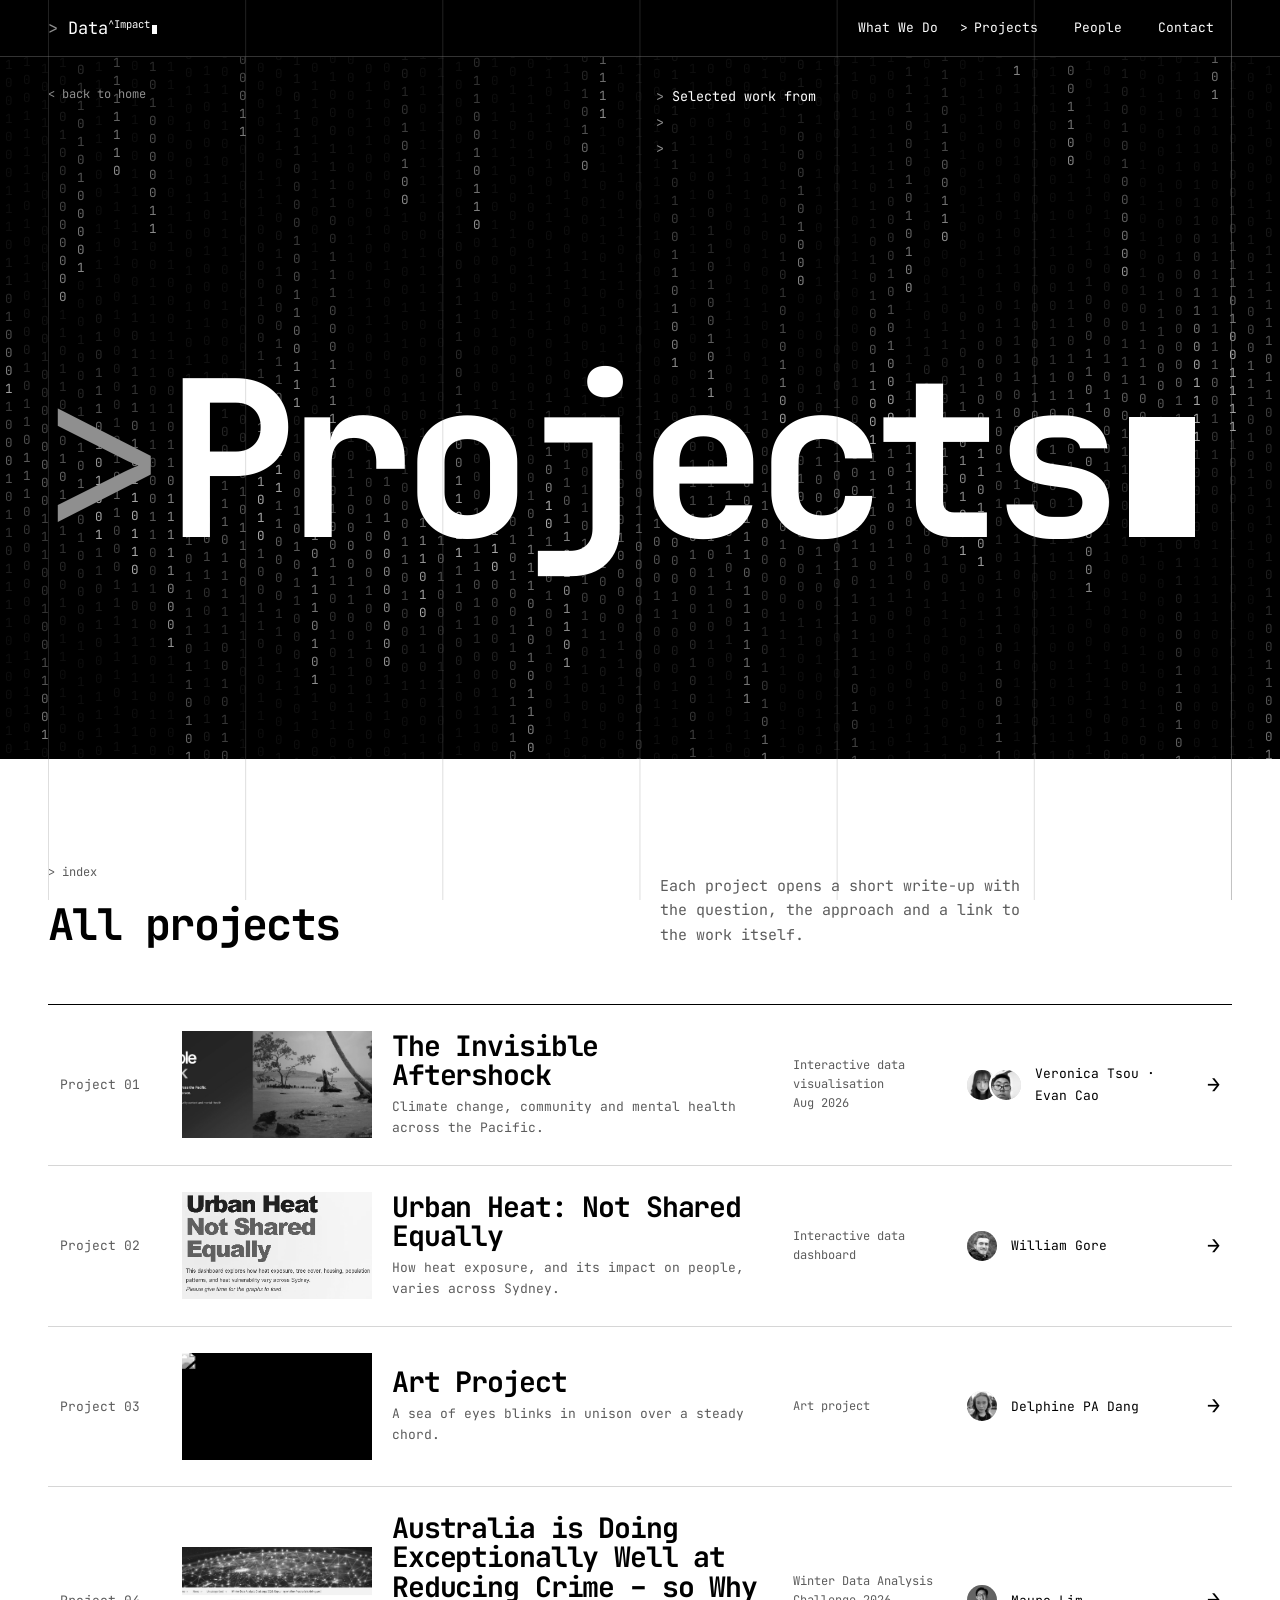
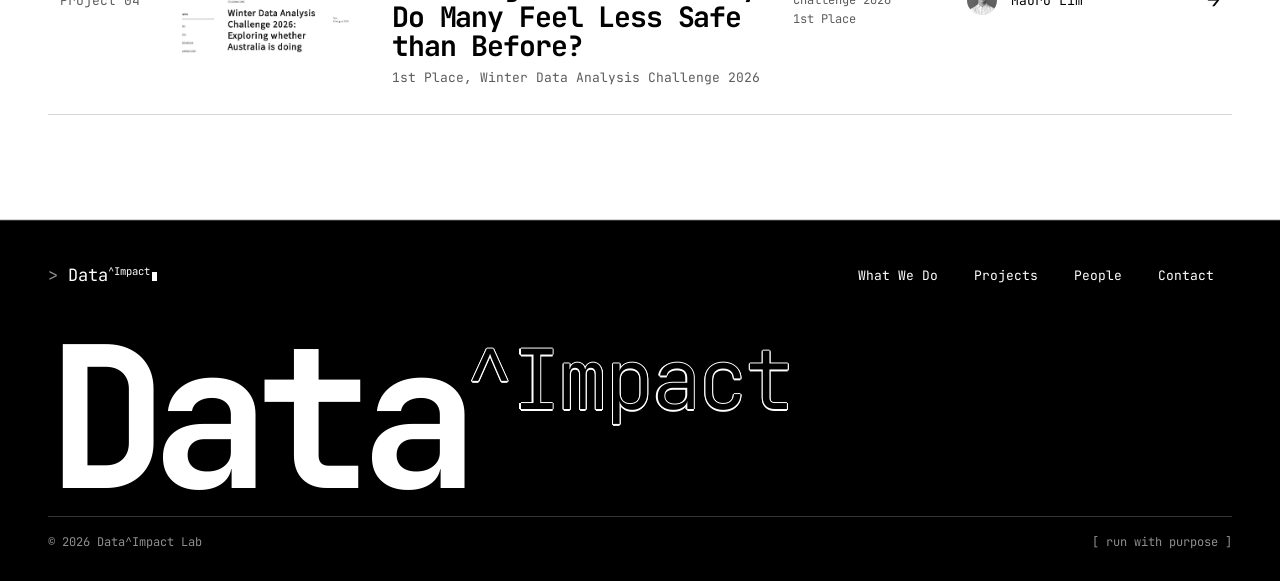
==== commit 0721945f: "Projects index: add Project 04" ====
--- a/projects/index.html
+++ b/projects/index.html
@@ -14,7 +14,7 @@
 <link rel="preconnect" href="https://fonts.gstatic.com" crossorigin>
 <link href="https://fonts.googleapis.com/css2?family=JetBrains+Mono:wght@300;400;700&display=swap" rel="stylesheet">
 <script>document.documentElement.classList.add('js')</script>
-<link rel="stylesheet" href="/assets/site.css?v=6">
+<link rel="stylesheet" href="/assets/site.css?v=7">
 </head>
 <body>
 <a class="skip-link" href="#main">Skip to content</a>
@@ -41,7 +41,7 @@
       <ul class="term-lines" aria-label="Selected work from the Data^Impact Lab.">
         <li data-type>Selected work from the Data^Impact Lab.</li>
         <li data-type>Question. Approach. Impact.</li>
-        <li data-type>03 projects published.</li>
+        <li data-type>04 projects published.</li>
       </ul>
     </div>
     <h1 class="wrap wordmark" aria-label="Projects">
@@ -88,6 +88,16 @@
             <span class="plist-arrow" aria-hidden="true">→</span>
           </a>
         </li>
+        <li>
+          <a class="plist-row" href="/projects/reducing-crime/">
+            <span class="plist-no">04</span>
+            <span class="plist-thumb" aria-hidden="true"><img src="/assets/projects/wdac-crime.webp" alt="" width="1916" height="1217" loading="lazy"></span>
+            <span class="plist-main"><span class="plist-title">Australia is Doing Exceptionally Well at Reducing Crime – so Why Do Many Feel Less Safe than Before?</span><span class="plist-lead">1st Place, Winter Data Analysis Challenge 2026</span></span>
+            <span class="plist-type">Winter Data Analysis Challenge 2026<br>1st Place</span>
+            <span class="authors"><span class="avatars-stack" aria-hidden="true"><span class="avatar" title="Mauro Lim"><img src="/assets/people/mauro.webp" alt="" width="360" height="360"></span></span><span class="author-names">Mauro Lim</span></span>
+            <span class="plist-arrow" aria-hidden="true">→</span>
+          </a>
+        </li>
       </ol>
     </div>
   </section>
@@ -113,6 +123,6 @@
   </div>
 </footer>
 
-<script src="/assets/site.js?v=6"></script>
+<script src="/assets/site.js?v=7"></script>
 </body>
 </html>
--- a/assets/site.css
+++ b/assets/site.css
@@ -348,6 +348,9 @@
 .project-pager { display: flex; justify-content: space-between; margin-top: 64px; padding-top: 20px; border-top: 1px solid var(--ink); font-size: 14px; }
 .project-pager a:hover { text-decoration: underline; text-underline-offset: 4px; }
 
+/* Long project titles: smaller so they don't overwhelm the hero */
+.project-title-long { font-size: clamp(34px, 4.4vw, 76px); line-height: 1.02; letter-spacing: -.045em; padding-right: 22%; }
+.project-top .project-facts-center { align-self: center; }
 /* A fact sheet that only names the author: centred beside the work, larger */
 .project-top .project-facts-solo { align-self: center; }
 .project-facts-solo div { grid-template-columns: 1fr; gap: 14px; padding: 28px 0; }
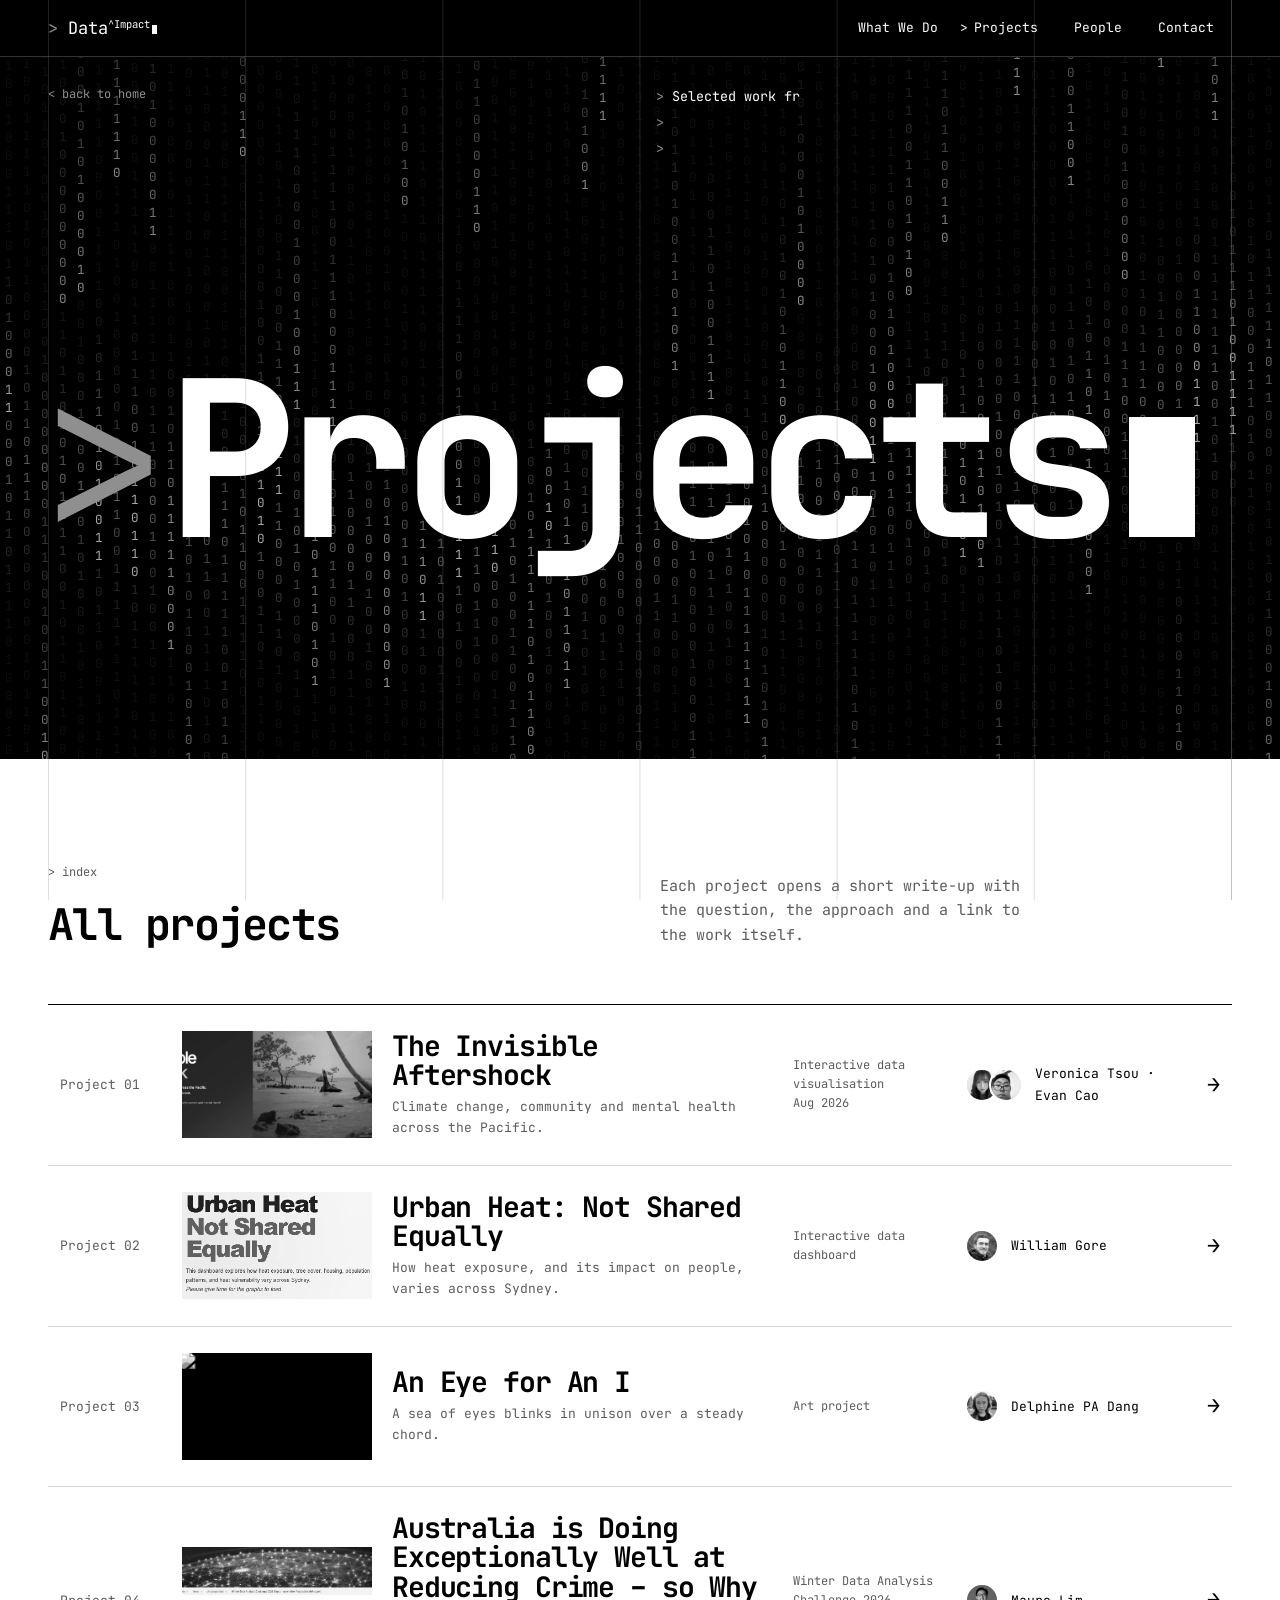
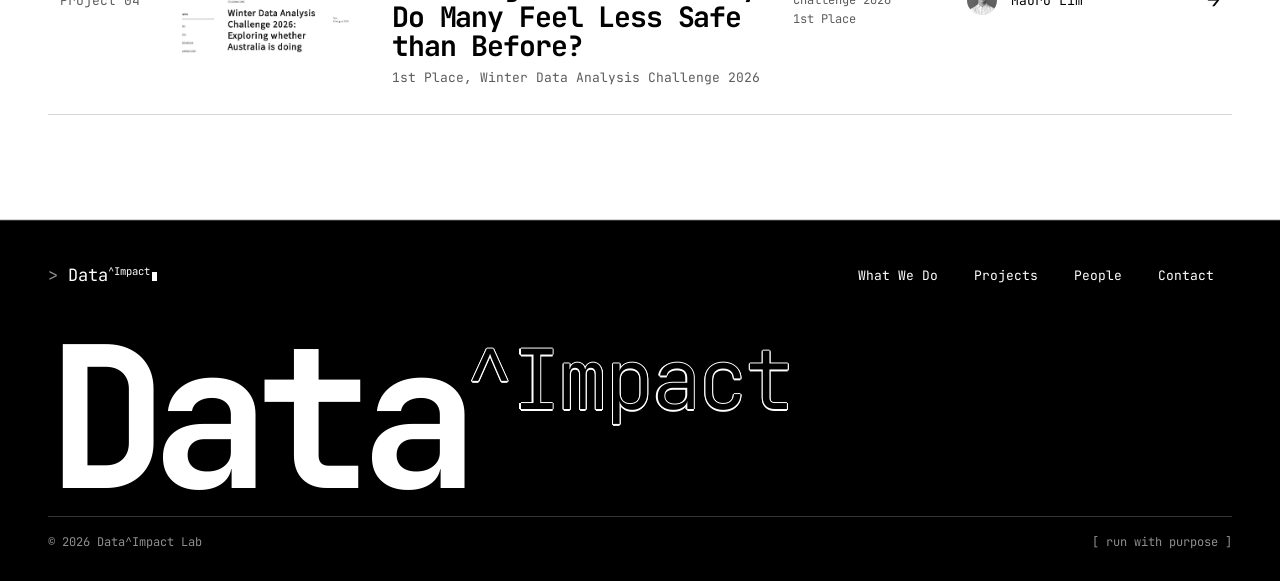
==== commit 89bc87c9: "Projects index: An Eye for An I" ====
--- a/projects/index.html
+++ b/projects/index.html
@@ -82,7 +82,7 @@
           <a class="plist-row" href="/projects/art-project/">
             <span class="plist-no">03</span>
             <span class="plist-thumb" aria-hidden="true"><img src="https://drive.google.com/thumbnail?id=1DNB8MOa-_LuUYsaLgVYBlGNMfpsvek5d&amp;sz=w1280" alt="" width="1280" height="720" loading="lazy"></span>
-            <span class="plist-main"><span class="plist-title">Art Project</span><span class="plist-lead">A sea of eyes blinks in unison over a steady chord.</span></span>
+            <span class="plist-main"><span class="plist-title">An Eye for An I</span><span class="plist-lead">A sea of eyes blinks in unison over a steady chord.</span></span>
             <span class="plist-type">Art project</span>
             <span class="authors"><span class="avatars-stack" aria-hidden="true"><span class="avatar" title="Delphine PA Dang"><img src="/assets/people/delphine.webp" alt="" width="360" height="360"></span></span><span class="author-names">Delphine PA Dang</span></span>
             <span class="plist-arrow" aria-hidden="true">→</span>
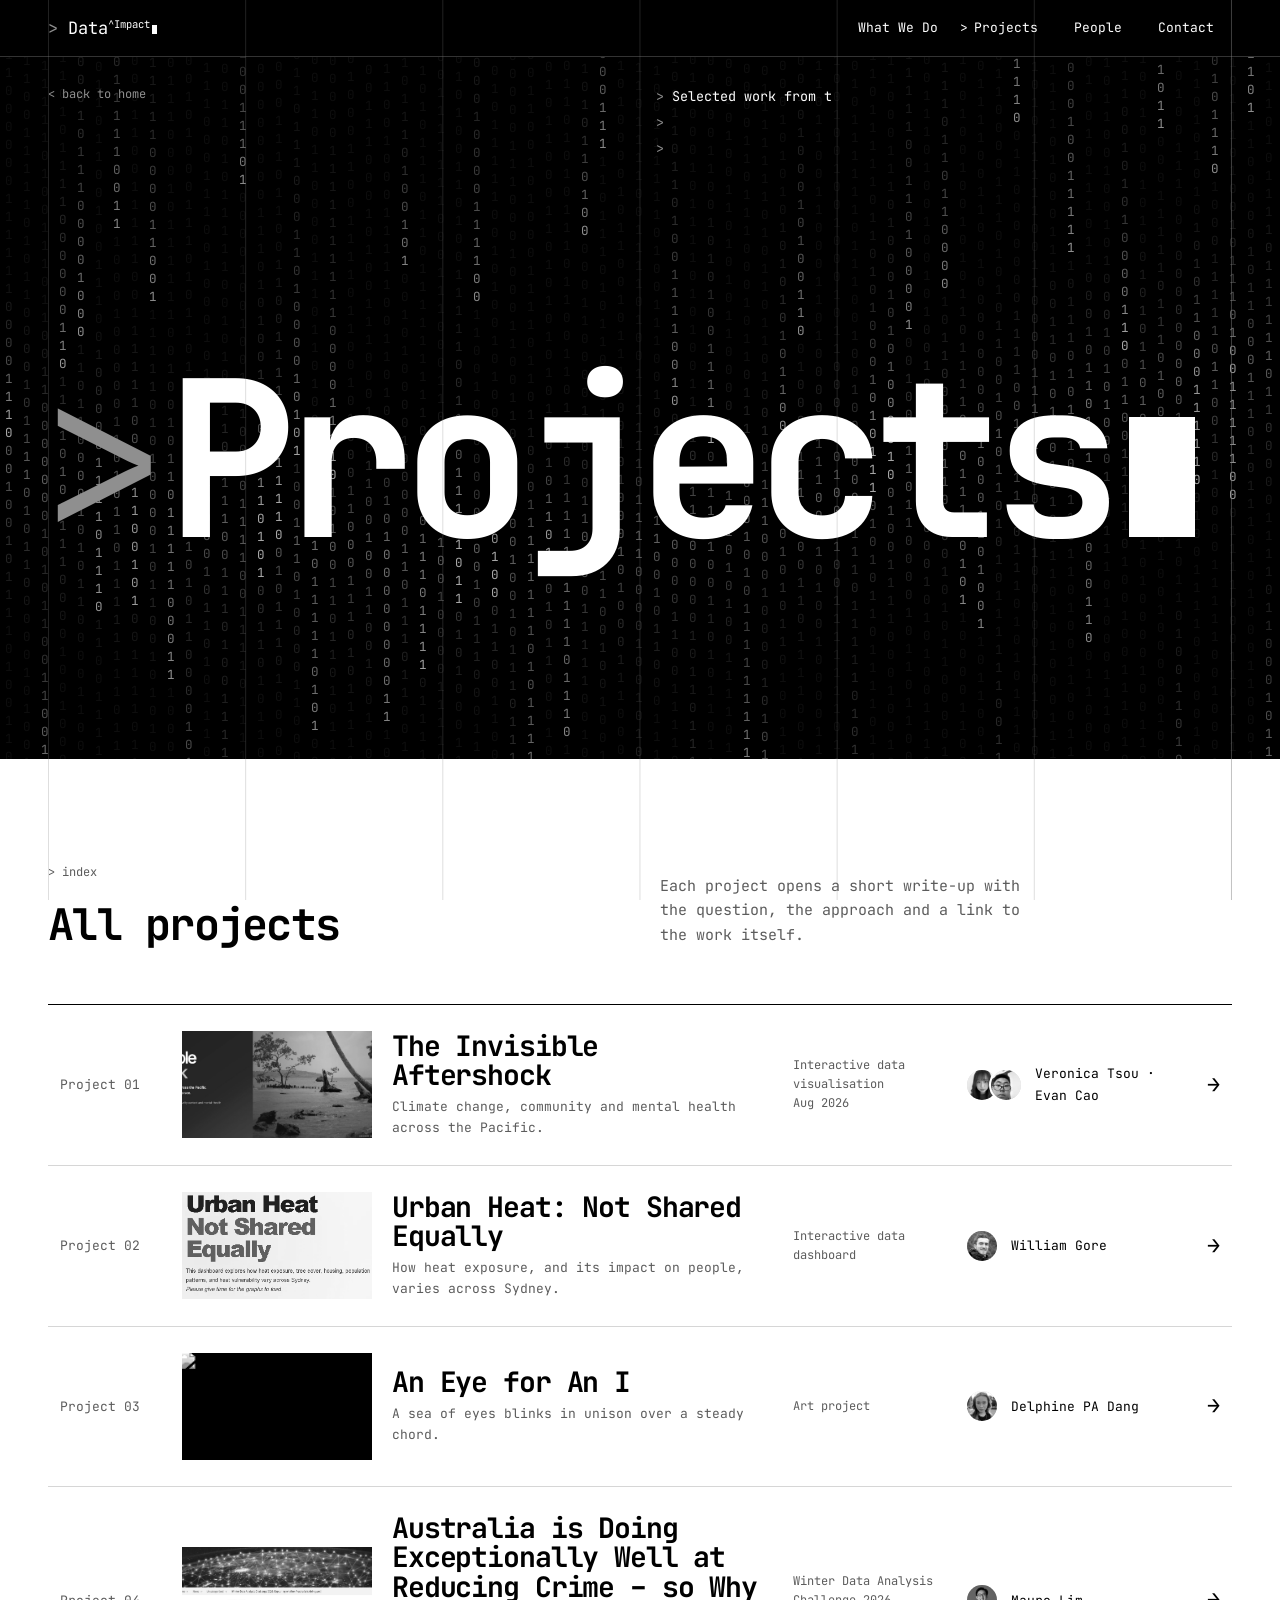
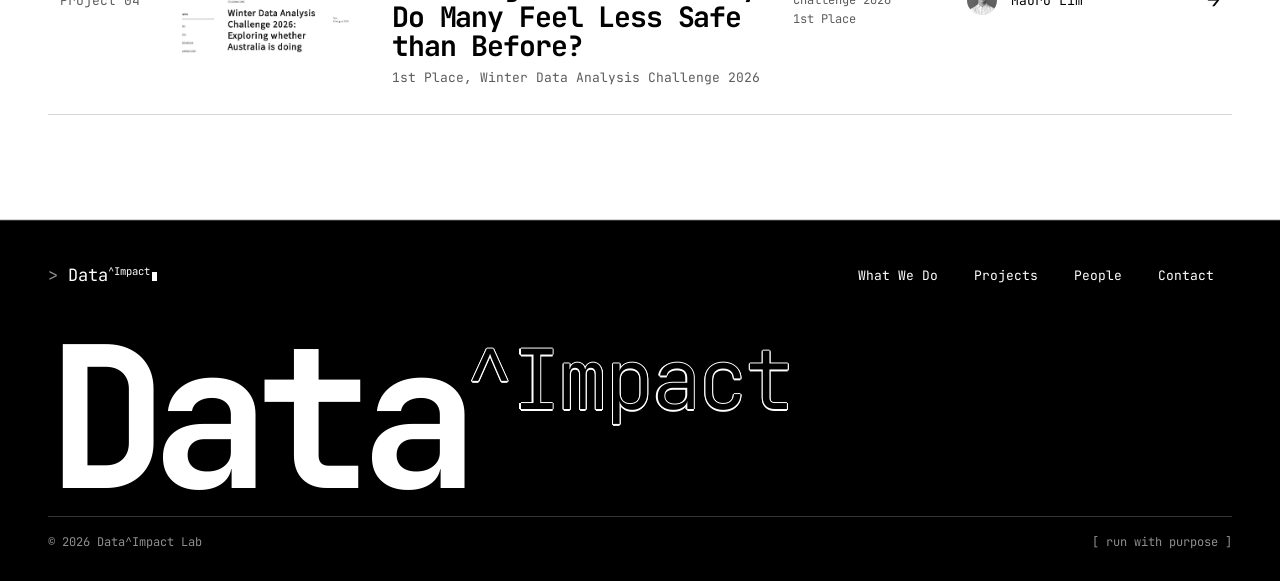
==== commit 04fc0069: "Projects index: YouTube thumbnail for An Eye for An I - projects/index.html: An Eye for An I thumbna" ====
--- a/projects/index.html
+++ b/projects/index.html
@@ -81,7 +81,7 @@
         <li>
           <a class="plist-row" href="/projects/art-project/">
             <span class="plist-no">03</span>
-            <span class="plist-thumb" aria-hidden="true"><img src="https://drive.google.com/thumbnail?id=1DNB8MOa-_LuUYsaLgVYBlGNMfpsvek5d&amp;sz=w1280" alt="" width="1280" height="720" loading="lazy"></span>
+            <span class="plist-thumb" aria-hidden="true"><img src="https://i.ytimg.com/vi/ig204wgDkpE/hqdefault.jpg" alt="" width="480" height="360" loading="lazy"></span>
             <span class="plist-main"><span class="plist-title">An Eye for An I</span><span class="plist-lead">A sea of eyes blinks in unison over a steady chord.</span></span>
             <span class="plist-type">Art project</span>
             <span class="authors"><span class="avatars-stack" aria-hidden="true"><span class="avatar" title="Delphine PA Dang"><img src="/assets/people/delphine.webp" alt="" width="360" height="360"></span></span><span class="author-names">Delphine PA Dang</span></span>
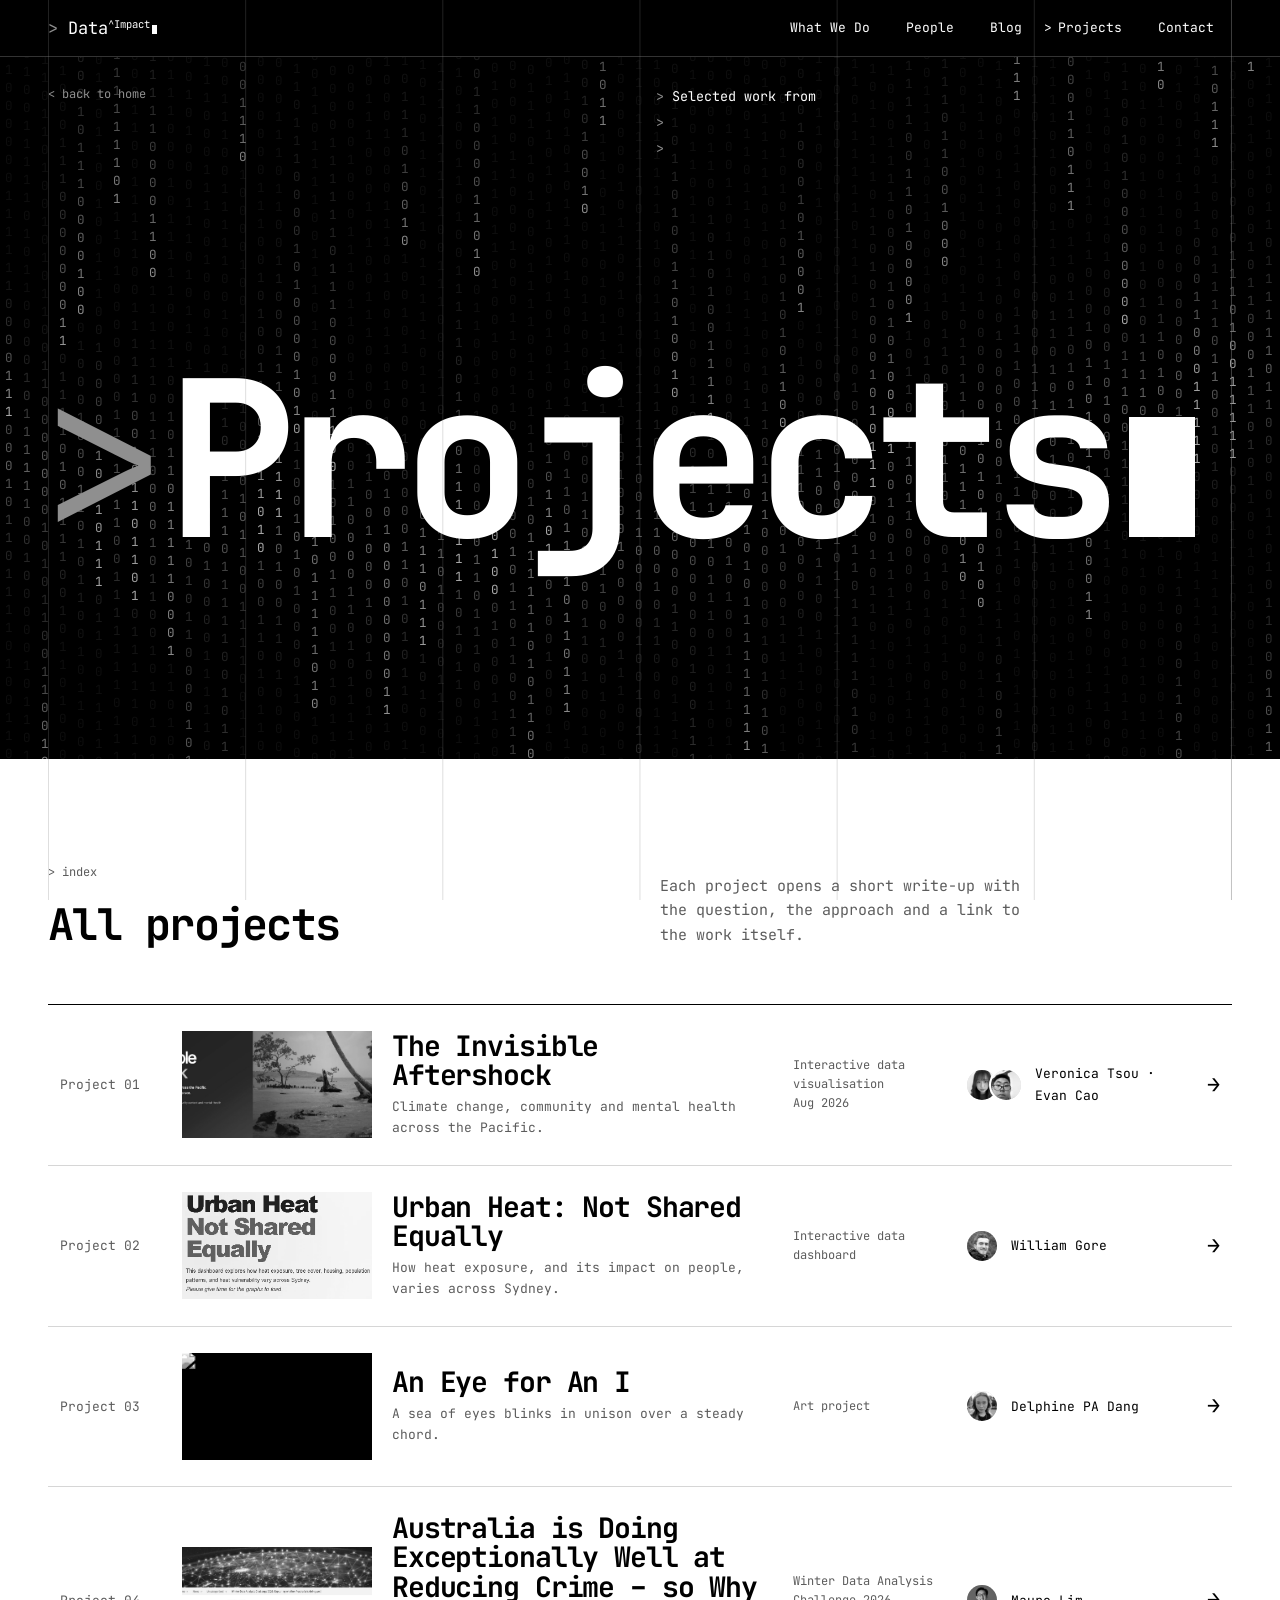
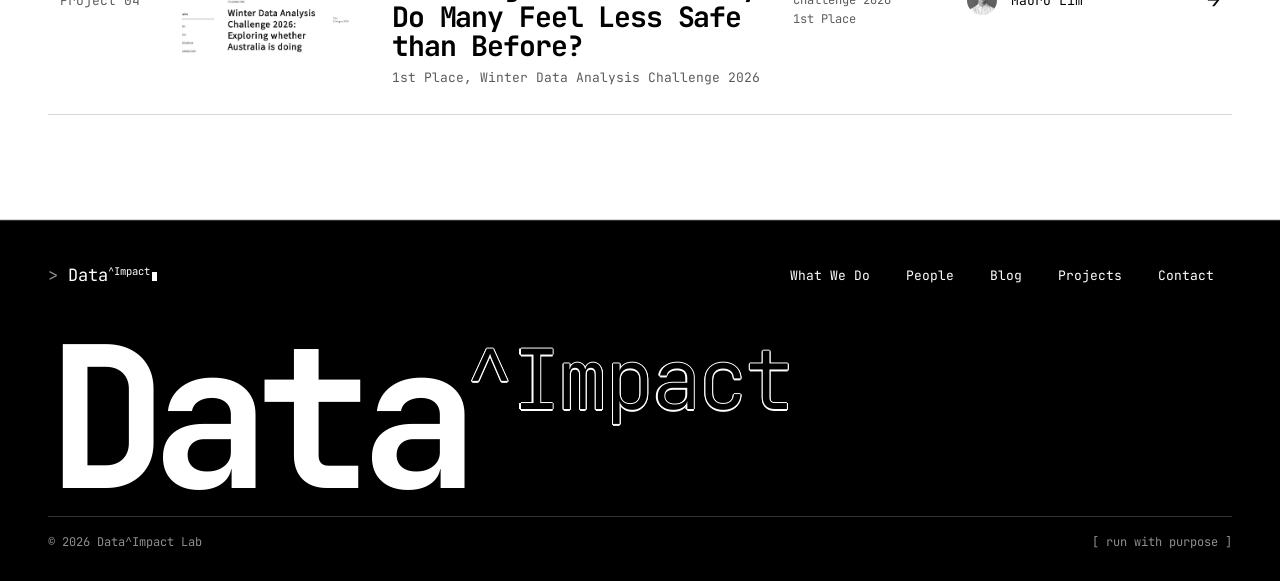
==== commit d006cc67: "Projects index: nav order People, Blog, Projects - projects/index.html: header and footer nav now re" ====
--- a/projects/index.html
+++ b/projects/index.html
@@ -26,8 +26,9 @@
     <button class="mobile-toggle" aria-expanded="false" aria-controls="navigation">Menu</button>
     <nav id="navigation" aria-label="Main navigation">
       <a href="/#what-we-do">What We Do</a>
+      <a href="/#people">People</a>
+      <a href="/blog/">Blog</a>
       <a href="/projects/" aria-current="page">Projects</a>
-      <a href="/#people">People</a>
       <a href="/#contact">Contact</a>
     </nav>
   </div>
@@ -110,8 +111,9 @@
       <a class="brand" href="/" aria-label="Data Impact home"><span class="prompt">&gt;</span> Data<sup>^Impact</sup><span class="cursor"></span></a>
       <nav aria-label="Footer navigation">
       <a href="/#what-we-do">What We Do</a>
+      <a href="/#people">People</a>
+      <a href="/blog/">Blog</a>
       <a href="/projects/">Projects</a>
-      <a href="/#people">People</a>
       <a href="/#contact">Contact</a>
       </nav>
     </div>
